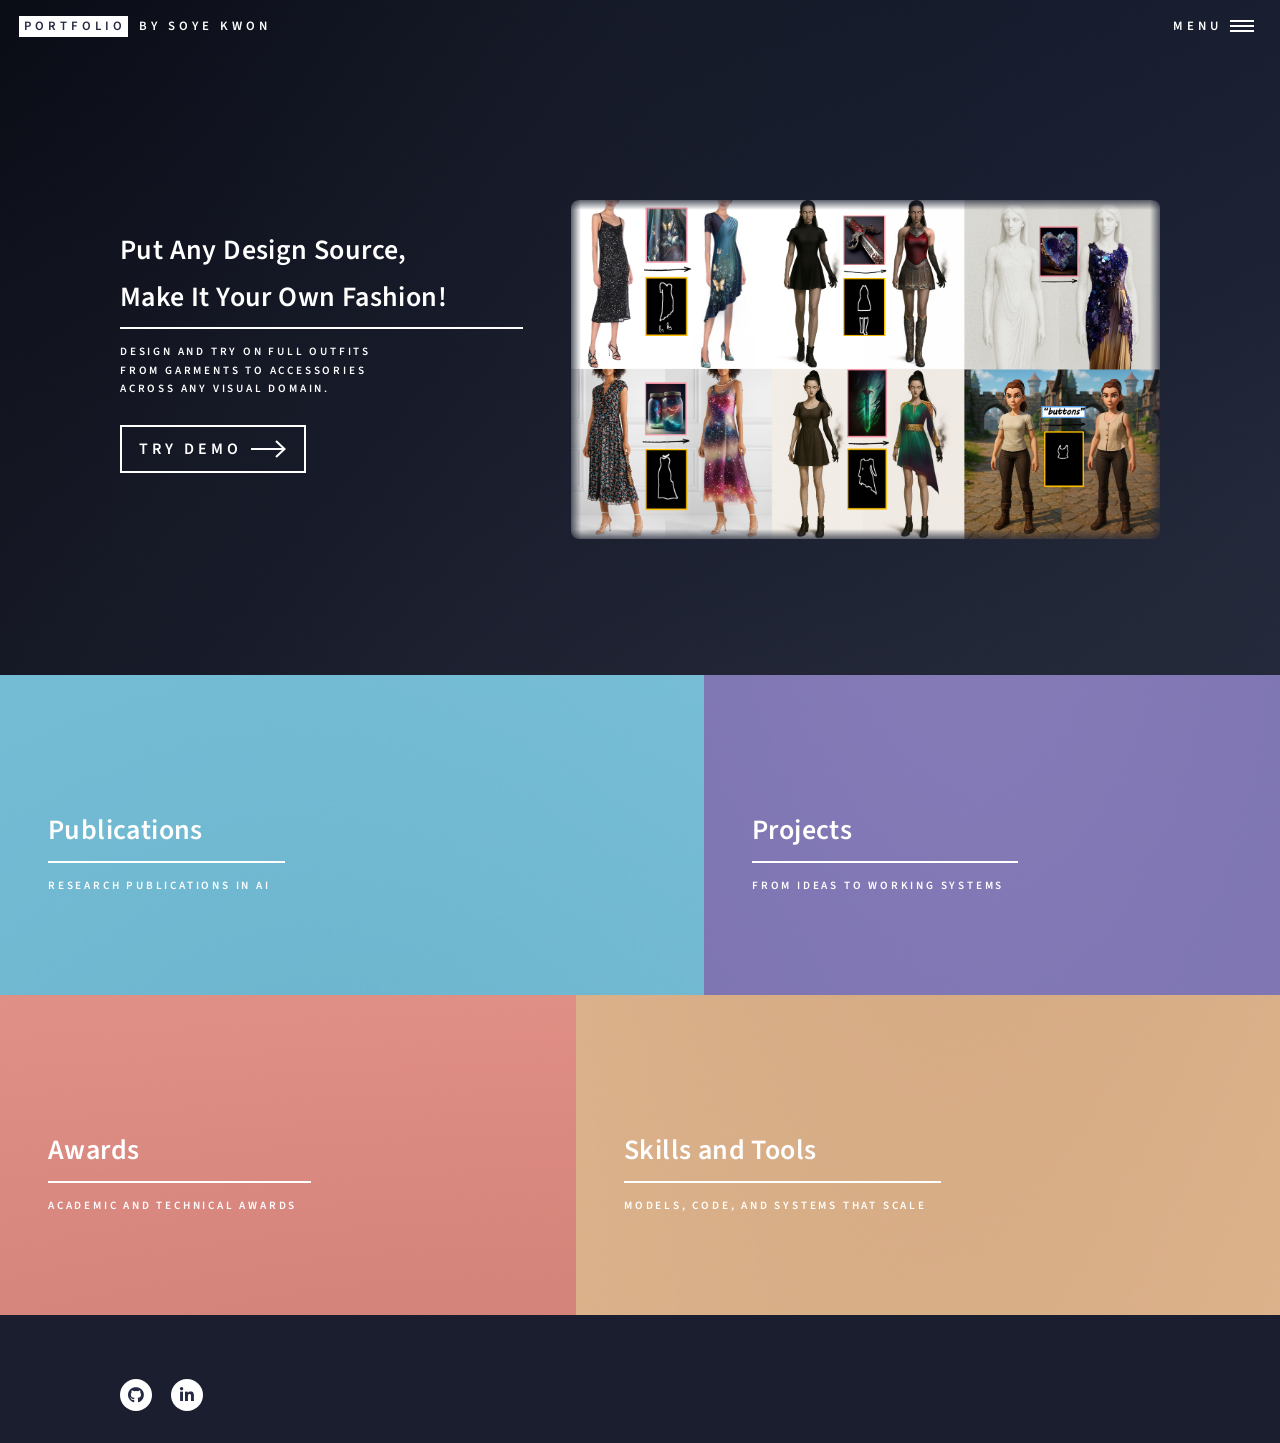
==== index.html @ 8d500554 "Initial commit for portfolio site" ====
<!DOCTYPE HTML>
<!--
	Forty by HTML5 UP
	html5up.net | @ajlkn
	Free for personal and commercial use under the CCA 3.0 license (html5up.net/license)
-->
<html>
	<head>
		<title>PORTFOLIO</title>
		<meta charset="utf-8" />
		<meta name="viewport" content="width=device-width, initial-scale=1, user-scalable=no" />
		<link rel="stylesheet" href="assets/css/main.css" />
		<noscript><link rel="stylesheet" href="assets/css/noscript.css" /></noscript>
	</head>
	<body class="is-preload">

		<!-- Wrapper -->
			<div id="wrapper">

				<!-- Header -->
					<header id="header" class="alt">
						<a href="index.html" class="logo"><strong>Portfolio</strong> <span>by Soye Kwon</span></a>
						<nav>
							<a href="#menu">Menu</a>
						</nav>
					</header>

				<!-- Menu -->
					<nav id="menu">
						<ul class="links">
							<li><a href="index.html">Home</a></li>
							<li><a href="publications.html">Publications</a></li>
							<li><a href="projects.html">Projects</a></li>
							<li><a href="awards.html">Awards</a></li>
						</ul>
					</nav>

					<section id="banner" class="major">
						<div class="inner banner-wrap">
					  
						  <div class="banner-left">
							<header class="major">
							  <h2>Put Any Design Source,<br>Make It Your Own Fashion!</h2>
							</header>
					  
							<div class="content">
							  <p>
								Design and try on full outfits<br>
								from garments to accessories<br>
								across any visual domain.
							  </p>
							  <ul class="actions">
								<li style="padding: 0;"><a href="https://huggingface.co/spaces/levihsu/OOTDiffusion" class="button next scrolly"><p style="font-size:1rem; line-height:3;">Try Demo</p></a></li>
							  </ul>
							</div>
						  </div>

						  <div class="banner-right">
							<img src="images/feat_teaser.png" alt="FEAT teaser" class="banner-img edge-fade">
						  </div>
					  
						</div>
					  </section>
					  

				<!-- Main -->
					<div id="main">

						<!-- One -->
							<section id="one" class="tiles">
								<article>
									<span class="image">
										<img src="images/pic01.jpg" alt="" />
									</span>
									<header class="major">
										<h3><a href="publications.html" class="link">Publications</a></h3>
										<p>Research publications in AI</p>
									</header>
								</article>
								  
								<article>
									<span class="image">
										<img src="images/pic02.jpg" alt="" />
									</span>
									<header class="major">
										<h3><a href="projects.html" class="link">Projects</a></h3>
										<p>From ideas to working systems</p>
									</header>
								</article>
								<article>
									<span class="image">
										<img src="images/pic03.jpg" alt="" />
									</span>
									<header class="major">
										<h3><a href="awards.html" class="link">Awards</a></h3>
										<p>Academic and technical awards</p>
									</header>
								</article>
								<article>
									<span class="image">
										<img src="images/pic04.jpg" alt="" />
									</span>
									<header class="major">
										<h3><a href="skills.html" class="link">Skills and Tools</a></h3>
										<p>Models, code, and systems that scale</p>
									</header>
								</article>
							</section>

					</div>
					<footer id="footer">
						<div class="inner">
							<ul class="icons">
								<!-- <li><a href="#" class="icon brands alt fa-twitter"><span class="label">Twitter</span></a></li>
								<li><a href="#" class="icon brands alt fa-facebook-f"><span class="label">Facebook</span></a></li> -->
								<!-- <li><a href="#" class="icon brands alt fa-instagram"><span class="label">Instagram</span></a></li> -->
								<li><a href="#" class="icon brands alt fa-github"><span class="label">GitHub</span></a></li>
								<li><a href="#" class="icon brands alt fa-linkedin-in"><span class="label">LinkedIn</span></a></li>
							</ul>
							<!-- <ul class="copyright">
								<li>&copy; Untitled</li><li>Design: <a href="https://html5up.net">HTML5 UP</a></li>
							</ul> -->
						</div>
					</footer>
			</div>

		<!-- Scripts -->
			<script src="assets/js/jquery.min.js"></script>
			<script src="assets/js/jquery.scrolly.min.js"></script>
			<script src="assets/js/jquery.scrollex.min.js"></script>
			<script src="assets/js/browser.min.js"></script>
			<script src="assets/js/breakpoints.min.js"></script>
			<script src="assets/js/util.js"></script>
			<script src="assets/js/main.js"></script>

	</body>
</html>
---- assets/css/main.css ----
@import url(fontawesome-all.min.css);
@import url("https://fonts.googleapis.com/css?family=Source+Sans+Pro:300,300italic,600,600italic");

/*
	Forty by HTML5 UP
	html5up.net | @ajlkn
	Free for personal and commercial use under the CCA 3.0 license (html5up.net/license)
*/

html, body, div, span, applet, object,
iframe, h1, h2, h3, h4, h5, h6, p, blockquote,
pre, a, abbr, acronym, address, big, cite,
code, del, dfn, em, img, ins, kbd, q, s, samp,
small, strike, strong, sub, sup, tt, var, b,
u, i, center, dl, dt, dd, ol, ul, li, fieldset,
form, label, legend, table, caption, tbody,
tfoot, thead, tr, th, td, article, aside,
canvas, details, embed, figure, figcaption,
footer, header, hgroup, menu, nav, output, ruby,
section, summary, time, mark, audio, video {
	margin: 0;
	padding: 0;
	border: 0;
	font-size: 100%;
	font: inherit;
	vertical-align: baseline;}

article, aside, details, figcaption, figure,
footer, header, hgroup, menu, nav, section {
	display: block;}

body {
	line-height: 1;
}

ol, ul {
	list-style: none;
}

blockquote, q {
	quotes: none;
}

	blockquote:before, blockquote:after, q:before, q:after {
		content: '';
		content: none;
	}

table {
	border-collapse: collapse;
	border-spacing: 0;
}

body {
	-webkit-text-size-adjust: none;
}

mark {
	background-color: transparent;
	color: inherit;
}

input::-moz-focus-inner {
	border: 0;
	padding: 0;
}

input, select, textarea {
	-moz-appearance: none;
	-webkit-appearance: none;
	-ms-appearance: none;
	appearance: none;
}

/* Basic */

	@-ms-viewport {
		width: device-width;
	}

	body {
		-ms-overflow-style: scrollbar;
	}

	@media screen and (max-width: 480px) {

		html, body {
			min-width: 320px;
		}

	}

	html {
		box-sizing: border-box;
	}

	*, *:before, *:after {
		box-sizing: inherit;
	}

	body {
		background: #1a1e2f;
	}

		body.is-preload *, body.is-preload *:before, body.is-preload *:after {
			-moz-animation: none !important;
			-webkit-animation: none !important;
			-ms-animation: none !important;
			animation: none !important;
			-moz-transition: none !important;
			-webkit-transition: none !important;
			-ms-transition: none !important;
			transition: none !important;
		}

/* Type */

	body, input, select, textarea {
		color: #ffffff;
		font-family: "Source Sans Pro", Helvetica, sans-serif;
		font-size: 17pt;
		font-weight: 300;
		letter-spacing: 0.025em;
		line-height: 1.65;
	}

		@media screen and (max-width: 1680px) {

			body, input, select, textarea {
				font-size: 14pt;
			}

		}

		@media screen and (max-width: 1280px) {

			body, input, select, textarea {
				font-size: 12pt;
			}

		}

		@media screen and (max-width: 360px) {

			body, input, select, textarea {
				font-size: 11pt;
			}

		}

	a {
		-moz-transition: color 0.2s ease-in-out, border-bottom-color 0.2s ease-in-out;
		-webkit-transition: color 0.2s ease-in-out, border-bottom-color 0.2s ease-in-out;
		-ms-transition: color 0.2s ease-in-out, border-bottom-color 0.2s ease-in-out;
		transition: color 0.2s ease-in-out, border-bottom-color 0.2s ease-in-out;
		border-bottom: dotted 1px;
		color: inherit;
		text-decoration: none;
	}

		a:hover {
			border-bottom-color: transparent;
			color: #9bf1ff !important;
		}

		a:active {
			color: #53e3fb !important;
		}

	strong, b {
		color: #ffffff;
		font-weight: 600;
	}

	em, i {
		font-style: italic;
	}

	p {
		margin: 0 0 0.4em 0;
	}

	h1, h2, h3, h4, h5, h6 {
		color: #ffffff;
		font-weight: 600;
		line-height: 1.65;
		margin: 0 0 1em 0;
	}

		h1 a, h2 a, h3 a, h4 a, h5 a, h6 a {
			color: inherit;
			border-bottom: 0;
		}

	h1 {
		font-size: 2.5em;
	}

	h2 {
		font-size: 1.75em;
	}

	h3 {
		font-size: 1.35em;
	}

	h4 {
		font-size: 1.1em;
	}

	h5 {
		font-size: 0.9em;
	}

	h6 {
		font-size: 0.7em;
	}

	@media screen and (max-width: 736px) {

		h1 {
			font-size: 2em;
		}

		h2 {
			font-size: 1.5em;
		}

		h3 {
			font-size: 1.25em;
		}

	}

	sub {
		font-size: 0.8em;
		position: relative;
		top: 0.5em;
	}

	sup {
		font-size: 0.8em;
		position: relative;
		top: -0.5em;
	}

	blockquote {
		border-left: solid 4px rgba(212, 212, 255, 0.1);
		font-style: italic;
		margin: 0 0 2em 0;
		padding: 0.5em 0 0.5em 2em;
	}

	code {
		background: rgba(212, 212, 255, 0.035);
		font-family: "Courier New", monospace;
		font-size: 0.9em;
		margin: 0 0.25em;
		padding: 0.25em 0.65em;
	}

	pre {
		-webkit-overflow-scrolling: touch;
		font-family: "Courier New", monospace;
		font-size: 0.9em;
		margin: 0 0 2em 0;
	}

		pre code {
			display: block;
			line-height: 1.75;
			padding: 1em 1.5em;
			overflow-x: auto;
		}

	hr {
		border: 0;
		border-bottom: solid 1px rgba(212, 212, 255, 0.1);
		margin: 2em 0;
	}

		hr.major {
			margin: 3em 0;
		}

	.align-left {
		text-align: left;
	}

	.align-center {
		text-align: center;
	}

	.align-right {
		text-align: right;
	}

/* Row */

	.row {
		display: flex;
		flex-wrap: wrap;
		box-sizing: border-box;
		align-items: stretch;
	}

		.row > * {
			box-sizing: border-box;
		}

		.row.gtr-uniform > * > :last-child {
			margin-bottom: 0;
		}

		.row.aln-left {
			justify-content: flex-start;
		}

		.row.aln-center {
			justify-content: center;
		}

		.row.aln-right {
			justify-content: flex-end;
		}

		.row.aln-top {
			align-items: flex-start;
		}

		.row.aln-middle {
			align-items: center;
		}

		.row.aln-bottom {
			align-items: flex-end;
		}

		.row > .imp {
			order: -1;
		}

		.row > .col-1 {
			width: 8.33333%;
		}

		.row > .off-1 {
			margin-left: 8.33333%;
		}

		.row > .col-2 {
			width: 16.66667%;
		}

		.row > .off-2 {
			margin-left: 16.66667%;
		}

		.row > .col-3 {
			width: 25%;
		}

		.row > .off-3 {
			margin-left: 25%;
		}

		.row > .col-4 {
			width: 33.33333%;
		}

		.row > .off-4 {
			margin-left: 33.33333%;
		}

		.row > .col-5 {
			width: 41.66667%;
		}

		.row > .off-5 {
			margin-left: 41.66667%;
		}

		.row > .col-6 {
			width: 50%;
		}

		.row > .off-6 {
			margin-left: 50%;
		}

		.row > .col-7 {
			width: 58.33333%;
		}

		.row > .off-7 {
			margin-left: 58.33333%;
		}

		.row > .col-8 {
			width: 66.66667%;
		}

		.row > .off-8 {
			margin-left: 66.66667%;
		}

		.row > .col-9 {
			width: 75%;
		}

		.row > .off-9 {
			margin-left: 75%;
		}

		.row > .col-10 {
			width: 83.33333%;
		}

		.row > .off-10 {
			margin-left: 83.33333%;
		}

		.row > .col-11 {
			width: 91.66667%;
		}

		.row > .off-11 {
			margin-left: 91.66667%;
		}

		.row > .col-12 {
			width: 100%;
		}

		.row > .off-12 {
			margin-left: 100%;
		}

		.row.gtr-0 {
			margin-top: 0;
			margin-left: 0em;
		}

			.row.gtr-0 > * {
				padding: 0 0 0 0em;
			}

			.row.gtr-0.gtr-uniform {
				margin-top: 0em;
			}

				.row.gtr-0.gtr-uniform > * {
					padding-top: 0em;
				}

		.row.gtr-25 {
			margin-top: 0;
			margin-left: -0.5em;
		}

			.row.gtr-25 > * {
				padding: 0 0 0 0.5em;
			}

			.row.gtr-25.gtr-uniform {
				margin-top: -0.5em;
			}

				.row.gtr-25.gtr-uniform > * {
					padding-top: 0.5em;
				}

		.row.gtr-50 {
			margin-top: 0;
			margin-left: -1em;
		}

			.row.gtr-50 > * {
				padding: 0 0 0 1em;
			}

			.row.gtr-50.gtr-uniform {
				margin-top: -1em;
			}

				.row.gtr-50.gtr-uniform > * {
					padding-top: 1em;
				}

		.row {
			margin-top: 0;
			margin-left: -2em;
		}

			.row > * {
				padding: 0 0 0 2em;
			}

			.row.gtr-uniform {
				margin-top: -2em;
			}

				.row.gtr-uniform > * {
					padding-top: 2em;
				}

		.row.gtr-150 {
			margin-top: 0;
			margin-left: -3em;
		}

			.row.gtr-150 > * {
				padding: 0 0 0 3em;
			}

			.row.gtr-150.gtr-uniform {
				margin-top: -3em;
			}

				.row.gtr-150.gtr-uniform > * {
					padding-top: 3em;
				}

		.row.gtr-200 {
			margin-top: 0;
			margin-left: -4em;
		}

			.row.gtr-200 > * {
				padding: 0 0 0 4em;
			}

			.row.gtr-200.gtr-uniform {
				margin-top: -4em;
			}

				.row.gtr-200.gtr-uniform > * {
					padding-top: 4em;
				}

		@media screen and (max-width: 1680px) {

			.row {
				display: flex;
				flex-wrap: wrap;
				box-sizing: border-box;
				align-items: stretch;
			}

				.row > * {
					box-sizing: border-box;
				}

				.row.gtr-uniform > * > :last-child {
					margin-bottom: 0;
				}

				.row.aln-left {
					justify-content: flex-start;
				}

				.row.aln-center {
					justify-content: center;
				}

				.row.aln-right {
					justify-content: flex-end;
				}

				.row.aln-top {
					align-items: flex-start;
				}

				.row.aln-middle {
					align-items: center;
				}

				.row.aln-bottom {
					align-items: flex-end;
				}

				.row > .imp-xlarge {
					order: -1;
				}

				.row > .col-1-xlarge {
					width: 8.33333%;
				}

				.row > .off-1-xlarge {
					margin-left: 8.33333%;
				}

				.row > .col-2-xlarge {
					width: 16.66667%;
				}

				.row > .off-2-xlarge {
					margin-left: 16.66667%;
				}

				.row > .col-3-xlarge {
					width: 25%;
				}

				.row > .off-3-xlarge {
					margin-left: 25%;
				}

				.row > .col-4-xlarge {
					width: 33.33333%;
				}

				.row > .off-4-xlarge {
					margin-left: 33.33333%;
				}

				.row > .col-5-xlarge {
					width: 41.66667%;
				}

				.row > .off-5-xlarge {
					margin-left: 41.66667%;
				}

				.row > .col-6-xlarge {
					width: 50%;
				}

				.row > .off-6-xlarge {
					margin-left: 50%;
				}

				.row > .col-7-xlarge {
					width: 58.33333%;
				}

				.row > .off-7-xlarge {
					margin-left: 58.33333%;
				}

				.row > .col-8-xlarge {
					width: 66.66667%;
				}

				.row > .off-8-xlarge {
					margin-left: 66.66667%;
				}

				.row > .col-9-xlarge {
					width: 75%;
				}

				.row > .off-9-xlarge {
					margin-left: 75%;
				}

				.row > .col-10-xlarge {
					width: 83.33333%;
				}

				.row > .off-10-xlarge {
					margin-left: 83.33333%;
				}

				.row > .col-11-xlarge {
					width: 91.66667%;
				}

				.row > .off-11-xlarge {
					margin-left: 91.66667%;
				}

				.row > .col-12-xlarge {
					width: 100%;
				}

				.row > .off-12-xlarge {
					margin-left: 100%;
				}

				.row.gtr-0 {
					margin-top: 0;
					margin-left: 0em;
				}

					.row.gtr-0 > * {
						padding: 0 0 0 0em;
					}

					.row.gtr-0.gtr-uniform {
						margin-top: 0em;
					}

						.row.gtr-0.gtr-uniform > * {
							padding-top: 0em;
						}

				.row.gtr-25 {
					margin-top: 0;
					margin-left: -0.5em;
				}

					.row.gtr-25 > * {
						padding: 0 0 0 0.5em;
					}

					.row.gtr-25.gtr-uniform {
						margin-top: -0.5em;
					}

						.row.gtr-25.gtr-uniform > * {
							padding-top: 0.5em;
						}

				.row.gtr-50 {
					margin-top: 0;
					margin-left: -1em;
				}

					.row.gtr-50 > * {
						padding: 0 0 0 1em;
					}

					.row.gtr-50.gtr-uniform {
						margin-top: -1em;
					}

						.row.gtr-50.gtr-uniform > * {
							padding-top: 1em;
						}

				.row {
					margin-top: 0;
					margin-left: -2em;
				}

					.row > * {
						padding: 0 0 0 2em;
					}

					.row.gtr-uniform {
						margin-top: -2em;
					}

						.row.gtr-uniform > * {
							padding-top: 2em;
						}

				.row.gtr-150 {
					margin-top: 0;
					margin-left: -3em;
				}

					.row.gtr-150 > * {
						padding: 0 0 0 3em;
					}

					.row.gtr-150.gtr-uniform {
						margin-top: -3em;
					}

						.row.gtr-150.gtr-uniform > * {
							padding-top: 3em;
						}

				.row.gtr-200 {
					margin-top: 0;
					margin-left: -4em;
				}

					.row.gtr-200 > * {
						padding: 0 0 0 4em;
					}

					.row.gtr-200.gtr-uniform {
						margin-top: -4em;
					}

						.row.gtr-200.gtr-uniform > * {
							padding-top: 4em;
						}

		}

		@media screen and (max-width: 1280px) {

			.row {
				display: flex;
				flex-wrap: wrap;
				box-sizing: border-box;
				align-items: stretch;
			}

				.row > * {
					box-sizing: border-box;
				}

				.row.gtr-uniform > * > :last-child {
					margin-bottom: 0;
				}

				.row.aln-left {
					justify-content: flex-start;
				}

				.row.aln-center {
					justify-content: center;
				}

				.row.aln-right {
					justify-content: flex-end;
				}

				.row.aln-top {
					align-items: flex-start;
				}

				.row.aln-middle {
					align-items: center;
				}

				.row.aln-bottom {
					align-items: flex-end;
				}

				.row > .imp-large {
					order: -1;
				}

				.row > .col-1-large {
					width: 8.33333%;
				}

				.row > .off-1-large {
					margin-left: 8.33333%;
				}

				.row > .col-2-large {
					width: 16.66667%;
				}

				.row > .off-2-large {
					margin-left: 16.66667%;
				}

				.row > .col-3-large {
					width: 25%;
				}

				.row > .off-3-large {
					margin-left: 25%;
				}

				.row > .col-4-large {
					width: 33.33333%;
				}

				.row > .off-4-large {
					margin-left: 33.33333%;
				}

				.row > .col-5-large {
					width: 41.66667%;
				}

				.row > .off-5-large {
					margin-left: 41.66667%;
				}

				.row > .col-6-large {
					width: 50%;
				}

				.row > .off-6-large {
					margin-left: 50%;
				}

				.row > .col-7-large {
					width: 58.33333%;
				}

				.row > .off-7-large {
					margin-left: 58.33333%;
				}

				.row > .col-8-large {
					width: 66.66667%;
				}

				.row > .off-8-large {
					margin-left: 66.66667%;
				}

				.row > .col-9-large {
					width: 75%;
				}

				.row > .off-9-large {
					margin-left: 75%;
				}

				.row > .col-10-large {
					width: 83.33333%;
				}

				.row > .off-10-large {
					margin-left: 83.33333%;
				}

				.row > .col-11-large {
					width: 91.66667%;
				}

				.row > .off-11-large {
					margin-left: 91.66667%;
				}

				.row > .col-12-large {
					width: 100%;
				}

				.row > .off-12-large {
					margin-left: 100%;
				}

				.row.gtr-0 {
					margin-top: 0;
					margin-left: 0em;
				}

					.row.gtr-0 > * {
						padding: 0 0 0 0em;
					}

					.row.gtr-0.gtr-uniform {
						margin-top: 0em;
					}

						.row.gtr-0.gtr-uniform > * {
							padding-top: 0em;
						}

				.row.gtr-25 {
					margin-top: 0;
					margin-left: -0.375em;
				}

					.row.gtr-25 > * {
						padding: 0 0 0 0.375em;
					}

					.row.gtr-25.gtr-uniform {
						margin-top: -0.375em;
					}

						.row.gtr-25.gtr-uniform > * {
							padding-top: 0.375em;
						}

				.row.gtr-50 {
					margin-top: 0;
					margin-left: -0.75em;
				}

					.row.gtr-50 > * {
						padding: 0 0 0 0.75em;
					}

					.row.gtr-50.gtr-uniform {
						margin-top: -0.75em;
					}

						.row.gtr-50.gtr-uniform > * {
							padding-top: 0.75em;
						}

				.row {
					margin-top: 0;
					margin-left: -1.5em;
				}

					.row > * {
						padding: 0 0 0 1.5em;
					}

					.row.gtr-uniform {
						margin-top: -1.5em;
					}

						.row.gtr-uniform > * {
							padding-top: 1.5em;
						}

				.row.gtr-150 {
					margin-top: 0;
					margin-left: -2.25em;
				}

					.row.gtr-150 > * {
						padding: 0 0 0 2.25em;
					}

					.row.gtr-150.gtr-uniform {
						margin-top: -2.25em;
					}

						.row.gtr-150.gtr-uniform > * {
							padding-top: 2.25em;
						}

				.row.gtr-200 {
					margin-top: 0;
					margin-left: -3em;
				}

					.row.gtr-200 > * {
						padding: 0 0 0 3em;
					}

					.row.gtr-200.gtr-uniform {
						margin-top: -3em;
					}

						.row.gtr-200.gtr-uniform > * {
							padding-top: 3em;
						}

		}

		@media screen and (max-width: 980px) {

			.row {
				display: flex;
				flex-wrap: wrap;
				box-sizing: border-box;
				align-items: stretch;
			}

				.row > * {
					box-sizing: border-box;
				}

				.row.gtr-uniform > * > :last-child {
					margin-bottom: 0;
				}

				.row.aln-left {
					justify-content: flex-start;
				}

				.row.aln-center {
					justify-content: center;
				}

				.row.aln-right {
					justify-content: flex-end;
				}

				.row.aln-top {
					align-items: flex-start;
				}

				.row.aln-middle {
					align-items: center;
				}

				.row.aln-bottom {
					align-items: flex-end;
				}

				.row > .imp-medium {
					order: -1;
				}

				.row > .col-1-medium {
					width: 8.33333%;
				}

				.row > .off-1-medium {
					margin-left: 8.33333%;
				}

				.row > .col-2-medium {
					width: 16.66667%;
				}

				.row > .off-2-medium {
					margin-left: 16.66667%;
				}

				.row > .col-3-medium {
					width: 25%;
				}

				.row > .off-3-medium {
					margin-left: 25%;
				}

				.row > .col-4-medium {
					width: 33.33333%;
				}

				.row > .off-4-medium {
					margin-left: 33.33333%;
				}

				.row > .col-5-medium {
					width: 41.66667%;
				}

				.row > .off-5-medium {
					margin-left: 41.66667%;
				}

				.row > .col-6-medium {
					width: 50%;
				}

				.row > .off-6-medium {
					margin-left: 50%;
				}

				.row > .col-7-medium {
					width: 58.33333%;
				}

				.row > .off-7-medium {
					margin-left: 58.33333%;
				}

				.row > .col-8-medium {
					width: 66.66667%;
				}

				.row > .off-8-medium {
					margin-left: 66.66667%;
				}

				.row > .col-9-medium {
					width: 75%;
				}

				.row > .off-9-medium {
					margin-left: 75%;
				}

				.row > .col-10-medium {
					width: 83.33333%;
				}

				.row > .off-10-medium {
					margin-left: 83.33333%;
				}

				.row > .col-11-medium {
					width: 91.66667%;
				}

				.row > .off-11-medium {
					margin-left: 91.66667%;
				}

				.row > .col-12-medium {
					width: 100%;
				}

				.row > .off-12-medium {
					margin-left: 100%;
				}

				.row.gtr-0 {
					margin-top: 0;
					margin-left: 0em;
				}

					.row.gtr-0 > * {
						padding: 0 0 0 0em;
					}

					.row.gtr-0.gtr-uniform {
						margin-top: 0em;
					}

						.row.gtr-0.gtr-uniform > * {
							padding-top: 0em;
						}

				.row.gtr-25 {
					margin-top: 0;
					margin-left: -0.375em;
				}

					.row.gtr-25 > * {
						padding: 0 0 0 0.375em;
					}

					.row.gtr-25.gtr-uniform {
						margin-top: -0.375em;
					}

						.row.gtr-25.gtr-uniform > * {
							padding-top: 0.375em;
						}

				.row.gtr-50 {
					margin-top: 0;
					margin-left: -0.75em;
				}

					.row.gtr-50 > * {
						padding: 0 0 0 0.75em;
					}

					.row.gtr-50.gtr-uniform {
						margin-top: -0.75em;
					}

						.row.gtr-50.gtr-uniform > * {
							padding-top: 0.75em;
						}

				.row {
					margin-top: 0;
					margin-left: -1.5em;
				}

					.row > * {
						padding: 0 0 0 1.5em;
					}

					.row.gtr-uniform {
						margin-top: -1.5em;
					}

						.row.gtr-uniform > * {
							padding-top: 1.5em;
						}

				.row.gtr-150 {
					margin-top: 0;
					margin-left: -2.25em;
				}

					.row.gtr-150 > * {
						padding: 0 0 0 2.25em;
					}

					.row.gtr-150.gtr-uniform {
						margin-top: -2.25em;
					}

						.row.gtr-150.gtr-uniform > * {
							padding-top: 2.25em;
						}

				.row.gtr-200 {
					margin-top: 0;
					margin-left: -3em;
				}

					.row.gtr-200 > * {
						padding: 0 0 0 3em;
					}

					.row.gtr-200.gtr-uniform {
						margin-top: -3em;
					}

						.row.gtr-200.gtr-uniform > * {
							padding-top: 3em;
						}

		}

		@media screen and (max-width: 736px) {

			.row {
				display: flex;
				flex-wrap: wrap;
				box-sizing: border-box;
				align-items: stretch;
			}

				.row > * {
					box-sizing: border-box;
				}

				.row.gtr-uniform > * > :last-child {
					margin-bottom: 0;
				}

				.row.aln-left {
					justify-content: flex-start;
				}

				.row.aln-center {
					justify-content: center;
				}

				.row.aln-right {
					justify-content: flex-end;
				}

				.row.aln-top {
					align-items: flex-start;
				}

				.row.aln-middle {
					align-items: center;
				}

				.row.aln-bottom {
					align-items: flex-end;
				}

				.row > .imp-small {
					order: -1;
				}

				.row > .col-1-small {
					width: 8.33333%;
				}

				.row > .off-1-small {
					margin-left: 8.33333%;
				}

				.row > .col-2-small {
					width: 16.66667%;
				}

				.row > .off-2-small {
					margin-left: 16.66667%;
				}

				.row > .col-3-small {
					width: 25%;
				}

				.row > .off-3-small {
					margin-left: 25%;
				}

				.row > .col-4-small {
					width: 33.33333%;
				}

				.row > .off-4-small {
					margin-left: 33.33333%;
				}

				.row > .col-5-small {
					width: 41.66667%;
				}

				.row > .off-5-small {
					margin-left: 41.66667%;
				}

				.row > .col-6-small {
					width: 50%;
				}

				.row > .off-6-small {
					margin-left: 50%;
				}

				.row > .col-7-small {
					width: 58.33333%;
				}

				.row > .off-7-small {
					margin-left: 58.33333%;
				}

				.row > .col-8-small {
					width: 66.66667%;
				}

				.row > .off-8-small {
					margin-left: 66.66667%;
				}

				.row > .col-9-small {
					width: 75%;
				}

				.row > .off-9-small {
					margin-left: 75%;
				}

				.row > .col-10-small {
					width: 83.33333%;
				}

				.row > .off-10-small {
					margin-left: 83.33333%;
				}

				.row > .col-11-small {
					width: 91.66667%;
				}

				.row > .off-11-small {
					margin-left: 91.66667%;
				}

				.row > .col-12-small {
					width: 100%;
				}

				.row > .off-12-small {
					margin-left: 100%;
				}

				.row.gtr-0 {
					margin-top: 0;
					margin-left: 0em;
				}

					.row.gtr-0 > * {
						padding: 0 0 0 0em;
					}

					.row.gtr-0.gtr-uniform {
						margin-top: 0em;
					}

						.row.gtr-0.gtr-uniform > * {
							padding-top: 0em;
						}

				.row.gtr-25 {
					margin-top: 0;
					margin-left: -0.3125em;
				}

					.row.gtr-25 > * {
						padding: 0 0 0 0.3125em;
					}

					.row.gtr-25.gtr-uniform {
						margin-top: -0.3125em;
					}

						.row.gtr-25.gtr-uniform > * {
							padding-top: 0.3125em;
						}

				.row.gtr-50 {
					margin-top: 0;
					margin-left: -0.625em;
				}

					.row.gtr-50 > * {
						padding: 0 0 0 0.625em;
					}

					.row.gtr-50.gtr-uniform {
						margin-top: -0.625em;
					}

						.row.gtr-50.gtr-uniform > * {
							padding-top: 0.625em;
						}

				.row {
					margin-top: 0;
					margin-left: -1.25em;
				}

					.row > * {
						padding: 0 0 0 1.25em;
					}

					.row.gtr-uniform {
						margin-top: -1.25em;
					}

						.row.gtr-uniform > * {
							padding-top: 1.25em;
						}

				.row.gtr-150 {
					margin-top: 0;
					margin-left: -1.875em;
				}

					.row.gtr-150 > * {
						padding: 0 0 0 1.875em;
					}

					.row.gtr-150.gtr-uniform {
						margin-top: -1.875em;
					}

						.row.gtr-150.gtr-uniform > * {
							padding-top: 1.875em;
						}

				.row.gtr-200 {
					margin-top: 0;
					margin-left: -2.5em;
				}

					.row.gtr-200 > * {
						padding: 0 0 0 2.5em;
					}

					.row.gtr-200.gtr-uniform {
						margin-top: -2.5em;
					}

						.row.gtr-200.gtr-uniform > * {
							padding-top: 2.5em;
						}

		}

		@media screen and (max-width: 480px) {

			.row {
				display: flex;
				flex-wrap: wrap;
				box-sizing: border-box;
				align-items: stretch;
			}

				.row > * {
					box-sizing: border-box;
				}

				.row.gtr-uniform > * > :last-child {
					margin-bottom: 0;
				}

				.row.aln-left {
					justify-content: flex-start;
				}

				.row.aln-center {
					justify-content: center;
				}

				.row.aln-right {
					justify-content: flex-end;
				}

				.row.aln-top {
					align-items: flex-start;
				}

				.row.aln-middle {
					align-items: center;
				}

				.row.aln-bottom {
					align-items: flex-end;
				}

				.row > .imp-xsmall {
					order: -1;
				}

				.row > .col-1-xsmall {
					width: 8.33333%;
				}

				.row > .off-1-xsmall {
					margin-left: 8.33333%;
				}

				.row > .col-2-xsmall {
					width: 16.66667%;
				}

				.row > .off-2-xsmall {
					margin-left: 16.66667%;
				}

				.row > .col-3-xsmall {
					width: 25%;
				}

				.row > .off-3-xsmall {
					margin-left: 25%;
				}

				.row > .col-4-xsmall {
					width: 33.33333%;
				}

				.row > .off-4-xsmall {
					margin-left: 33.33333%;
				}

				.row > .col-5-xsmall {
					width: 41.66667%;
				}

				.row > .off-5-xsmall {
					margin-left: 41.66667%;
				}

				.row > .col-6-xsmall {
					width: 50%;
				}

				.row > .off-6-xsmall {
					margin-left: 50%;
				}

				.row > .col-7-xsmall {
					width: 58.33333%;
				}

				.row > .off-7-xsmall {
					margin-left: 58.33333%;
				}

				.row > .col-8-xsmall {
					width: 66.66667%;
				}

				.row > .off-8-xsmall {
					margin-left: 66.66667%;
				}

				.row > .col-9-xsmall {
					width: 75%;
				}

				.row > .off-9-xsmall {
					margin-left: 75%;
				}

				.row > .col-10-xsmall {
					width: 83.33333%;
				}

				.row > .off-10-xsmall {
					margin-left: 83.33333%;
				}

				.row > .col-11-xsmall {
					width: 91.66667%;
				}

				.row > .off-11-xsmall {
					margin-left: 91.66667%;
				}

				.row > .col-12-xsmall {
					width: 100%;
				}

				.row > .off-12-xsmall {
					margin-left: 100%;
				}

				.row.gtr-0 {
					margin-top: 0;
					margin-left: 0em;
				}

					.row.gtr-0 > * {
						padding: 0 0 0 0em;
					}

					.row.gtr-0.gtr-uniform {
						margin-top: 0em;
					}

						.row.gtr-0.gtr-uniform > * {
							padding-top: 0em;
						}

				.row.gtr-25 {
					margin-top: 0;
					margin-left: -0.3125em;
				}

					.row.gtr-25 > * {
						padding: 0 0 0 0.3125em;
					}

					.row.gtr-25.gtr-uniform {
						margin-top: -0.3125em;
					}

						.row.gtr-25.gtr-uniform > * {
							padding-top: 0.3125em;
						}

				.row.gtr-50 {
					margin-top: 0;
					margin-left: -0.625em;
				}

					.row.gtr-50 > * {
						padding: 0 0 0 0.625em;
					}

					.row.gtr-50.gtr-uniform {
						margin-top: -0.625em;
					}

						.row.gtr-50.gtr-uniform > * {
							padding-top: 0.625em;
						}

				.row {
					margin-top: 0;
					margin-left: -1.25em;
				}

					.row > * {
						padding: 0 0 0 1.25em;
					}

					.row.gtr-uniform {
						margin-top: -1.25em;
					}

						.row.gtr-uniform > * {
							padding-top: 1.25em;
						}

				.row.gtr-150 {
					margin-top: 0;
					margin-left: -1.875em;
				}

					.row.gtr-150 > * {
						padding: 0 0 0 1.875em;
					}

					.row.gtr-150.gtr-uniform {
						margin-top: -1.875em;
					}

						.row.gtr-150.gtr-uniform > * {
							padding-top: 1.875em;
						}

				.row.gtr-200 {
					margin-top: 0;
					margin-left: -2.5em;
				}

					.row.gtr-200 > * {
						padding: 0 0 0 2.5em;
					}

					.row.gtr-200.gtr-uniform {
						margin-top: -2.5em;
					}

						.row.gtr-200.gtr-uniform > * {
							padding-top: 2.5em;
						}

		}

/* Section/Article */

	section.special, article.special {
		text-align: center;
	}

	header.major {
		width: -moz-max-content;
		width: -webkit-max-content;
		width: -ms-max-content;
		width: max-content;
		margin-bottom: 0;
	}

		header.major > :first-child {
			margin-bottom: 0;
			width: calc(100% + 0.5em);
		}

			header.major > :first-child:after {
				content: '';
				background-color: #ffffff;
				display: block;
				height: 2px;
				margin: 0.275em 0 0.5em 0;
				width: 100%;
			}

		header.major > p {
			font-size: 0.7em;
			font-weight: 600;
			letter-spacing: 0.25em;
			margin-bottom: 0;
			text-transform: uppercase;
		}

		body.is-ie header.major > :first-child:after {
			max-width: 9em;
		}

		body.is-ie header.major > h1:after {
			max-width: 100% !important;
		}

	@media screen and (max-width: 736px) {

		header.major > p br {
			display: none;
		}

	}

/* Form */

	form {
		margin: 0 0 2em 0;
	}

		form > :last-child {
			margin-bottom: 0;
		}

		form > .fields {
			display: -moz-flex;
			display: -webkit-flex;
			display: -ms-flex;
			display: flex;
			-moz-flex-wrap: wrap;
			-webkit-flex-wrap: wrap;
			-ms-flex-wrap: wrap;
			flex-wrap: wrap;
			width: calc(100% + 3em);
			margin: -1.5em 0 2em -1.5em;
		}

			form > .fields > .field {
				-moz-flex-grow: 0;
				-webkit-flex-grow: 0;
				-ms-flex-grow: 0;
				flex-grow: 0;
				-moz-flex-shrink: 0;
				-webkit-flex-shrink: 0;
				-ms-flex-shrink: 0;
				flex-shrink: 0;
				padding: 1.5em 0 0 1.5em;
				width: calc(100% - 1.5em);
			}

				form > .fields > .field.half {
					width: calc(50% - 0.75em);
				}

				form > .fields > .field.third {
					width: calc(100%/3 - 0.5em);
				}

				form > .fields > .field.quarter {
					width: calc(25% - 0.375em);
				}

		@media screen and (max-width: 480px) {

			form > .fields {
				width: calc(100% + 3em);
				margin: -1.5em 0 2em -1.5em;
			}

				form > .fields > .field {
					padding: 1.5em 0 0 1.5em;
					width: calc(100% - 1.5em);
				}

					form > .fields > .field.half {
						width: calc(100% - 1.5em);
					}

					form > .fields > .field.third {
						width: calc(100% - 1.5em);
					}

					form > .fields > .field.quarter {
						width: calc(100% - 1.5em);
					}

		}

	label {
		color: #ffffff;
		display: block;
		font-size: 0.8em;
		font-weight: 600;
		letter-spacing: 0.25em;
		margin: 0 0 1em 0;
		text-transform: uppercase;
	}

	input[type="text"],
	input[type="password"],
	input[type="email"],
	input[type="tel"],
	input[type="search"],
	input[type="url"],
	select,
	textarea {
		-moz-appearance: none;
		-webkit-appearance: none;
		-ms-appearance: none;
		appearance: none;
		background: rgba(212, 212, 255, 0.035);
		border: none;
		border-radius: 0;
		color: inherit;
		display: block;
		outline: 0;
		padding: 0 1em;
		text-decoration: none;
		width: 100%;
	}

		input[type="text"]:invalid,
		input[type="password"]:invalid,
		input[type="email"]:invalid,
		input[type="tel"]:invalid,
		input[type="search"]:invalid,
		input[type="url"]:invalid,
		select:invalid,
		textarea:invalid {
			box-shadow: none;
		}

		input[type="text"]:focus,
		input[type="password"]:focus,
		input[type="email"]:focus,
		input[type="tel"]:focus,
		input[type="search"]:focus,
		input[type="url"]:focus,
		select:focus,
		textarea:focus {
			border-color: #9bf1ff;
			box-shadow: 0 0 0 2px #9bf1ff;
		}

	select {
		background-image: url("data:image/svg+xml;charset=utf8,%3Csvg xmlns='http://www.w3.org/2000/svg' width='40' height='40' preserveAspectRatio='none' viewBox='0 0 40 40'%3E%3Cpath d='M9.4,12.3l10.4,10.4l10.4-10.4c0.2-0.2,0.5-0.4,0.9-0.4c0.3,0,0.6,0.1,0.9,0.4l3.3,3.3c0.2,0.2,0.4,0.5,0.4,0.9 c0,0.4-0.1,0.6-0.4,0.9L20.7,31.9c-0.2,0.2-0.5,0.4-0.9,0.4c-0.3,0-0.6-0.1-0.9-0.4L4.3,17.3c-0.2-0.2-0.4-0.5-0.4-0.9 c0-0.4,0.1-0.6,0.4-0.9l3.3-3.3c0.2-0.2,0.5-0.4,0.9-0.4S9.1,12.1,9.4,12.3z' fill='rgba(212, 212, 255, 0.1)' /%3E%3C/svg%3E");
		background-size: 1.25rem;
		background-repeat: no-repeat;
		background-position: calc(100% - 1rem) center;
		height: 2.75em;
		padding-right: 2.75em;
		text-overflow: ellipsis;
	}

		select option {
			color: #ffffff;
			background: #242943;
		}

		select:focus::-ms-value {
			background-color: transparent;
		}

		select::-ms-expand {
			display: none;
		}

	input[type="text"],
	input[type="password"],
	input[type="email"],
	input[type="tel"],
	input[type="search"],
	input[type="url"],
	select {
		height: 2.75em;
	}

	textarea {
		padding: 0.75em 1em;
	}

	input[type="checkbox"],
	input[type="radio"] {
		-moz-appearance: none;
		-webkit-appearance: none;
		-ms-appearance: none;
		appearance: none;
		display: block;
		float: left;
		margin-right: -2em;
		opacity: 0;
		width: 1em;
		z-index: -1;
	}

		input[type="checkbox"] + label,
		input[type="radio"] + label {
			text-decoration: none;
			color: #ffffff;
			cursor: pointer;
			display: inline-block;
			font-weight: 300;
			padding-left: 2.65em;
			padding-right: 0.75em;
			position: relative;
		}

			input[type="checkbox"] + label:before,
			input[type="radio"] + label:before {
				-moz-osx-font-smoothing: grayscale;
				-webkit-font-smoothing: antialiased;
				display: inline-block;
				font-style: normal;
				font-variant: normal;
				text-rendering: auto;
				line-height: 1;
				text-transform: none !important;
				font-family: 'Font Awesome 5 Free';
				font-weight: 900;
			}

			input[type="checkbox"] + label:before,
			input[type="radio"] + label:before {
				background: rgba(212, 212, 255, 0.035);
				content: '';
				display: inline-block;
				font-size: 0.8em;
				height: 2.0625em;
				left: 0;
				letter-spacing: 0;
				line-height: 2.0625em;
				position: absolute;
				text-align: center;
				top: 0;
				width: 2.0625em;
			}

		input[type="checkbox"]:checked + label:before,
		input[type="radio"]:checked + label:before {
			background: #ffffff;
			border-color: #9bf1ff;
			content: '\f00c';
			color: #242943;
		}

		input[type="checkbox"]:focus + label:before,
		input[type="radio"]:focus + label:before {
			box-shadow: 0 0 0 2px #9bf1ff;
		}

	input[type="radio"] + label:before {
		border-radius: 100%;
	}

	::-webkit-input-placeholder {
		color: rgba(244, 244, 255, 0.2) !important;
		opacity: 1.0;
	}

	:-moz-placeholder {
		color: rgba(244, 244, 255, 0.2) !important;
		opacity: 1.0;
	}

	::-moz-placeholder {
		color: rgba(244, 244, 255, 0.2) !important;
		opacity: 1.0;
	}

	:-ms-input-placeholder {
		color: rgba(244, 244, 255, 0.2) !important;
		opacity: 1.0;
	}

/* Box */

	.box {
		border: solid 1px rgba(212, 212, 255, 0.1);
		margin-bottom: 2em;
		padding: 1.5em;
	}

		.box > :last-child,
		.box > :last-child > :last-child,
		.box > :last-child > :last-child > :last-child {
			margin-bottom: 0;
		}

		.box.alt {
			border: 0;
			border-radius: 0;
			padding: 0;
		}

/* Icon */

	.icon {
		text-decoration: none;
		border-bottom: none;
		position: relative;
	}

		.icon:before {
			-moz-osx-font-smoothing: grayscale;
			-webkit-font-smoothing: antialiased;
			display: inline-block;
			font-style: normal;
			font-variant: normal;
			text-rendering: auto;
			line-height: 1;
			text-transform: none !important;
			font-family: 'Font Awesome 5 Free';
			font-weight: 400;
		}

		.icon > .label {
			display: none;
		}

		.icon:before {
			line-height: inherit;
		}

		.icon.solid:before {
			font-weight: 900;
		}

		.icon.brands:before {
			font-family: 'Font Awesome 5 Brands';
		}

		.icon.alt:before {
			background-color: #ffffff;
			border-radius: 100%;
			color: #242943;
			display: inline-block;
			height: 2em;
			line-height: 2em;
			text-align: center;
			width: 2em;
		}

	a.icon.alt:before {
		-moz-transition: background-color 0.2s ease-in-out;
		-webkit-transition: background-color 0.2s ease-in-out;
		-ms-transition: background-color 0.2s ease-in-out;
		transition: background-color 0.2s ease-in-out;
	}

	a.icon.alt:hover:before {
		background-color: #6fc3df;
	}

	a.icon.alt:active:before {
		background-color: #37a6cb;
	}

/* Image */

	.image {
		border: 0;
		display: inline-block;
		position: relative;
	}

		.image img {
			display: block;
		}

		.image.left, .image.right {
			max-width: 30%;
		}

			.image.left img, .image.right img {
				width: 100%;
			}

		.image.left {
			float: left;
			margin: 0 1.5em 1.25em 0;
			top: 0.25em;
		}

		.image.right {
			float: right;
			margin: 0 0 1.25em 1.5em;
			top: 0.25em;
		}

		.image.fit {
			display: block;
			margin: 0 0 2em 0;
			width: 100%;
		}

			.image.fit img {
				width: 100%;
			}

		.image.main {
			display: block;
			margin: 2.5em 0;
			width: 100%;
		}

			.image.main img {
				width: 100%;
			}

			@media screen and (max-width: 736px) {

				.image.main {
					margin: 1.5em 0;
				}

			}

/* List */

	ol {
		list-style: decimal;
		margin: 0 0 2em 0;
		padding-left: 1.25em;
	}

		ol li {
			padding-left: 0.25em;
		}

	ul {
		list-style: disc;
		margin: 0;
		padding-left: 1em;
	}

		ul li {
			padding-left: 0.5em;
		}

		ul.alt {
			list-style: none;
			padding-left: 0;
		}

			ul.alt li {
				border-top: solid 1px rgba(212, 212, 255, 0.1);
				padding: 0.5em 0;
			}

				ul.alt li:first-child {
					border-top: 0;
					padding-top: 0;
				}

	dl {
		margin: 0 0 2em 0;
	}

		dl dt {
			display: block;
			font-weight: 600;
			margin: 0 0 1em 0;
		}

		dl dd {
			margin-left: 2em;
		}

/* Actions */

	ul.actions {
		display: -moz-flex;
		display: -webkit-flex;
		display: -ms-flex;
		display: flex;
		cursor: default;
		list-style: none;
		margin-left: -1em;
		padding-left: 0;
	}

		ul.actions li {
			padding: 0 0 0 1em;
			vertical-align: middle;
		}

		ul.actions.special {
			-moz-justify-content: center;
			-webkit-justify-content: center;
			-ms-justify-content: center;
			justify-content: center;
			width: 100%;
			margin-left: 0;
		}

			ul.actions.special li:first-child {
				padding-left: 0;
			}

		ul.actions.stacked {
			-moz-flex-direction: column;
			-webkit-flex-direction: column;
			-ms-flex-direction: column;
			flex-direction: column;
			margin-left: 0;
		}

			ul.actions.stacked li {
				padding: 1.3em 0 0 0;
			}

				ul.actions.stacked li:first-child {
					padding-top: 0;
				}

		ul.actions.fit {
			width: calc(100% + 1em);
		}

			ul.actions.fit li {
				-moz-flex-grow: 1;
				-webkit-flex-grow: 1;
				-ms-flex-grow: 1;
				flex-grow: 1;
				-moz-flex-shrink: 1;
				-webkit-flex-shrink: 1;
				-ms-flex-shrink: 1;
				flex-shrink: 1;
				width: 100%;
			}

				ul.actions.fit li > * {
					width: 100%;
				}

			ul.actions.fit.stacked {
				width: 100%;
			}

/* Icons */

	ul.icons {
		cursor: default;
		list-style: none;
		padding-left: 0;
	}

		ul.icons li {
			display: inline-block;
			padding: 0 1em 0 0;
		}

			ul.icons li:last-child {
				padding-right: 0;
			}

		@media screen and (max-width: 736px) {

			ul.icons li {
				padding: 0 0.75em 0 0;
			}

		}

/* Pagination */

	ul.pagination {
		cursor: default;
		list-style: none;
		padding-left: 0;
	}

		ul.pagination li {
			display: inline-block;
			padding-left: 0;
			vertical-align: middle;
		}

			ul.pagination li > .page {
				-moz-transition: background-color 0.2s ease-in-out, color 0.2s ease-in-out;
				-webkit-transition: background-color 0.2s ease-in-out, color 0.2s ease-in-out;
				-ms-transition: background-color 0.2s ease-in-out, color 0.2s ease-in-out;
				transition: background-color 0.2s ease-in-out, color 0.2s ease-in-out;
				border-bottom: 0;
				display: inline-block;
				font-size: 0.8em;
				font-weight: 600;
				height: 1.5em;
				line-height: 1.5em;
				margin: 0 0.125em;
				min-width: 1.5em;
				padding: 0 0.5em;
				text-align: center;
			}

				ul.pagination li > .page.active {
					background-color: #ffffff;
					color: #242943;
				}

					ul.pagination li > .page.active:hover {
						background-color: #9bf1ff;
						color: #242943 !important;
					}

					ul.pagination li > .page.active:active {
						background-color: #53e3fb;
					}

			ul.pagination li:first-child {
				padding-right: 0.75em;
			}

			ul.pagination li:last-child {
				padding-left: 0.75em;
			}

		@media screen and (max-width: 480px) {

			ul.pagination li:nth-child(n+2):nth-last-child(n+2) {
				display: none;
			}

			ul.pagination li:first-child {
				padding-right: 0;
			}

		}

/* Table */

	.table-wrapper {
		-webkit-overflow-scrolling: touch;
		overflow-x: auto;
	}

	table {
		margin: 0 0 2em 0;
		width: 100%;
	}

		table tbody tr {
			border: solid 1px rgba(212, 212, 255, 0.1);
			border-left: 0;
			border-right: 0;
		}

			table tbody tr:nth-child(2n + 1) {
				background-color: rgba(212, 212, 255, 0.035);
			}

		table td {
			padding: 0.75em 0.75em;
		}

		table th {
			color: #ffffff;
			font-size: 0.9em;
			font-weight: 600;
			padding: 0 0.75em 0.75em 0.75em;
			text-align: left;
		}

		table thead {
			border-bottom: solid 2px rgba(212, 212, 255, 0.1);
		}

		table tfoot {
			border-top: solid 2px rgba(212, 212, 255, 0.1);
		}

		table.alt {
			border-collapse: separate;
		}

			table.alt tbody tr td {
				border: solid 1px rgba(212, 212, 255, 0.1);
				border-left-width: 0;
				border-top-width: 0;
			}

				table.alt tbody tr td:first-child {
					border-left-width: 1px;
				}

			table.alt tbody tr:first-child td {
				border-top-width: 1px;
			}

			table.alt thead {
				border-bottom: 0;
			}

			table.alt tfoot {
				border-top: 0;
			}

/* Button */

	input[type="submit"],
	input[type="reset"],
	input[type="button"],
	button,
	.button {
		-moz-appearance: none;
		-webkit-appearance: none;
		-ms-appearance: none;
		appearance: none;
		-moz-transition: background-color 0.2s ease-in-out, box-shadow 0.2s ease-in-out, color 0.2s ease-in-out;
		-webkit-transition: background-color 0.2s ease-in-out, box-shadow 0.2s ease-in-out, color 0.2s ease-in-out;
		-ms-transition: background-color 0.2s ease-in-out, box-shadow 0.2s ease-in-out, color 0.2s ease-in-out;
		transition: background-color 0.2s ease-in-out, box-shadow 0.2s ease-in-out, color 0.2s ease-in-out;
		background-color: transparent;
		border: 0;
		border-radius: 0;
		box-shadow: inset 0 0 0 2px #ffffff;
		color: #ffffff;
		cursor: pointer;
		display: inline-block;
		font-size: 0.8em;
		font-weight: 600;
		height: 2.25em;
		letter-spacing: 0.25em;
		line-height: 2.25em;
		padding: 0 1.5em;
		text-align: center;
		text-decoration: none;
		text-transform: uppercase;
		white-space: nowrap;
		margin: 0.5em 0;
	}

		input[type="submit"]:hover, input[type="submit"]:active,
		input[type="reset"]:hover,
		input[type="reset"]:active,
		input[type="button"]:hover,
		input[type="button"]:active,
		button:hover,
		button:active,
		.button:hover,
		.button:active {
			box-shadow: inset 0 0 0 2px #9bf1ff;
			color: #9bf1ff;
		}

		input[type="submit"]:active,
		input[type="reset"]:active,
		input[type="button"]:active,
		button:active,
		.button:active {
			background-color: rgba(155, 241, 255, 0.1);
			box-shadow: inset 0 0 0 2px #53e3fb;
			color: #53e3fb;
		}

		input[type="submit"].icon:before,
		input[type="reset"].icon:before,
		input[type="button"].icon:before,
		button.icon:before,
		.button.icon:before {
			margin-right: 0.5em;
		}

		input[type="submit"].fit,
		input[type="reset"].fit,
		input[type="button"].fit,
		button.fit,
		.button.fit {
			width: 100%;
		}

		input[type="submit"].small,
		input[type="reset"].small,
		input[type="button"].small,
		button.small,
		.button.small {
			font-size: 0.6em;
		}

		input[type="submit"].large,
		input[type="reset"].large,
		input[type="button"].large,
		button.large,
		.button.large {
			font-size: 1.25em;
			height: 3em;
			line-height: 3em;
		}

		input[type="submit"].next,
		input[type="reset"].next,
		input[type="button"].next,
		button.next,
		.button.next {
			padding-right: 4.5em;
			position: relative;
			height: 3rem;
	

		}

			input[type="submit"].next:before, input[type="submit"].next:after,
			input[type="reset"].next:before,
			input[type="reset"].next:after,
			input[type="button"].next:before,
			input[type="button"].next:after,
			button.next:before,
			button.next:after,
			.button.next:before,
			.button.next:after {
				-moz-transition: opacity 0.2s ease-in-out;
				-webkit-transition: opacity 0.2s ease-in-out;
				-ms-transition: opacity 0.2s ease-in-out;
				transition: opacity 0.2s ease-in-out;
				background-position: center right;
				background-repeat: no-repeat;
				background-size: 36px 24px;
				content: '';
				display: block;
				height: 100%;
				position: absolute;
				right: 1.5em;
				top: 0;
				vertical-align: middle;
				width: 36px;
			}

			input[type="submit"].next:before,
			input[type="reset"].next:before,
			input[type="button"].next:before,
			button.next:before,
			.button.next:before {
				background-image: url("data:image/svg+xml;charset=utf8,%3Csvg xmlns='http://www.w3.org/2000/svg' xmlns:xlink='http://www.w3.org/1999/xlink' width='36px' height='24px' viewBox='0 0 36 24' zoomAndPan='disable'%3E%3Cstyle%3Eline %7B stroke: %23ffffff%3B stroke-width: 2px%3B %7D%3C/style%3E%3Cline x1='0' y1='12' x2='34' y2='12' /%3E%3Cline x1='25' y1='4' x2='34' y2='12.5' /%3E%3Cline x1='25' y1='20' x2='34' y2='11.5' /%3E%3C/svg%3E");
			}

			input[type="submit"].next:after,
			input[type="reset"].next:after,
			input[type="button"].next:after,
			button.next:after,
			.button.next:after {
				background-image: url("data:image/svg+xml;charset=utf8,%3Csvg xmlns='http://www.w3.org/2000/svg' xmlns:xlink='http://www.w3.org/1999/xlink' width='36px' height='24px' viewBox='0 0 36 24' zoomAndPan='disable'%3E%3Cstyle%3Eline %7B stroke: %239bf1ff%3B stroke-width: 2px%3B %7D%3C/style%3E%3Cline x1='0' y1='12' x2='34' y2='12' /%3E%3Cline x1='25' y1='4' x2='34' y2='12.5' /%3E%3Cline x1='25' y1='20' x2='34' y2='11.5' /%3E%3C/svg%3E");
				opacity: 0;
				z-index: 1;
			}

			input[type="submit"].next:hover:after, input[type="submit"].next:active:after,
			input[type="reset"].next:hover:after,
			input[type="reset"].next:active:after,
			input[type="button"].next:hover:after,
			input[type="button"].next:active:after,
			button.next:hover:after,
			button.next:active:after,
			.button.next:hover:after,
			.button.next:active:after {
				opacity: 1;
			}

			@media screen and (max-width: 1280px) {

				input[type="submit"].next,
				input[type="reset"].next,
				input[type="button"].next,
				button.next,
				.button.next {
					padding-right: 5em;
				}

			}

		input[type="submit"].primary,
		input[type="reset"].primary,
		input[type="button"].primary,
		button.primary,
		.button.primary {
			background-color: #ffffff;
			box-shadow: none;
			color: #242943;
		}

			input[type="submit"].primary:hover, input[type="submit"].primary:active,
			input[type="reset"].primary:hover,
			input[type="reset"].primary:active,
			input[type="button"].primary:hover,
			input[type="button"].primary:active,
			button.primary:hover,
			button.primary:active,
			.button.primary:hover,
			.button.primary:active {
				background-color: #9bf1ff;
				color: #242943 !important;
			}

			input[type="submit"].primary:active,
			input[type="reset"].primary:active,
			input[type="button"].primary:active,
			button.primary:active,
			.button.primary:active {
				background-color: #53e3fb;
			}

		input[type="submit"].disabled, input[type="submit"]:disabled,
		input[type="reset"].disabled,
		input[type="reset"]:disabled,
		input[type="button"].disabled,
		input[type="button"]:disabled,
		button.disabled,
		button:disabled,
		.button.disabled,
		.button:disabled {
			pointer-events: none;
			cursor: default;
			opacity: 0.25;
		}

/* Tiles */

	.tiles {
		display: -moz-flex;
		display: -webkit-flex;
		display: -ms-flex;
		display: flex;
		-moz-flex-wrap: wrap;
		-webkit-flex-wrap: wrap;
		-ms-flex-wrap: wrap;
		flex-wrap: wrap;
		border-top: 0 !important;
	}

		.tiles + * {
			border-top: 0 !important;
		}

		.tiles article {
			-moz-align-items: center;
			-webkit-align-items: center;
			-ms-align-items: center;
			align-items: center;
			display: -moz-flex;
			display: -webkit-flex;
			display: -ms-flex;
			display: flex;
			-moz-transition: -moz-transform 0.25s ease, opacity 0.25s ease, -moz-filter 1s ease, -webkit-filter 1s ease;
			-webkit-transition: -webkit-transform 0.25s ease, opacity 0.25s ease, -webkit-filter 1s ease, -webkit-filter 1s ease;
			-ms-transition: -ms-transform 0.25s ease, opacity 0.25s ease, -ms-filter 1s ease, -webkit-filter 1s ease;
			transition: transform 0.25s ease, opacity 0.25s ease, filter 1s ease, -webkit-filter 1s ease;
			padding: 4em 4em 2em 4em ;
			background-position: center;
			background-repeat: no-repeat;
			background-size: cover;
			cursor: default;
			height: 40vh;
			max-height: 40em;
			min-height: 23em;
			overflow: hidden;
			position: relative;
			width: 40%;
		}

			.tiles article .image {
				display: none;
			}

			.tiles article header {
				position: relative;
				z-index: 3;
			}

			.tiles article h3 {
				font-size: 1.75em;
			}

				.tiles article h3 a:hover {
					color: inherit !important;
				}

			.tiles article .link.primary {
				border: 0;
				height: 100%;
				left: 0;
				position: absolute;
				top: 0;
				width: 100%;
				z-index: 4;
			}

			.tiles article:before {
				-moz-transition: opacity 0.5s ease;
				-webkit-transition: opacity 0.5s ease;
				-ms-transition: opacity 0.5s ease;
				transition: opacity 0.5s ease;
				bottom: 0;
				content: '';
				display: block;
				height: 100%;
				left: 0;
				opacity: 0.85;
				position: absolute;
				width: 100%;
				z-index: 2;
			}

			.tiles article:after {
				background-color: rgba(36, 41, 67, 0.25);
				content: '';
				display: block;
				height: 100%;
				left: 0;
				position: absolute;
				top: 0;
				width: 100%;
				z-index: 1;
			}

			.tiles article:hover:before {
				opacity: 0;
			}

			.tiles article.is-transitioning {
				-moz-transform: scale(0.95);
				-webkit-transform: scale(0.95);
				-ms-transform: scale(0.95);
				transform: scale(0.95);
				-moz-filter: blur(0.5em);
				-webkit-filter: blur(0.5em);
				-ms-filter: blur(0.5em);
				filter: blur(0.5em);
				opacity: 0;
			}

			.tiles article:nth-child(4n - 1), .tiles article:nth-child(4n - 2) {
				width: 60%;
			}

			.tiles article:nth-child(6n - 5):before {
				background-color: #6fc3df;
			}

			.tiles article:nth-child(6n - 4):before {
				background-color: #8d82c4;
			}

			.tiles article:nth-child(6n - 3):before {
				background-color: #ec8d81;
			}

			.tiles article:nth-child(6n - 2):before {
				background-color: #e7b788;
			}

			.tiles article:nth-child(6n - 1):before {
				background-color: #8ea9e8;
			}

			.tiles article:nth-child(6n):before {
				background-color: #87c5a4;
			}

		@media screen and (max-width: 1280px) {

			.tiles article {
				padding: 4em 3em 2em 3em ;
				height: 30vh;
				max-height: 30em;
				min-height: 20em;
			}

		}

		@media screen and (max-width: 980px) {

			.tiles article {
				width: 50% !important;
			}

		}

		@media screen and (max-width: 736px) {

			.tiles article {
				padding: 3em 1.5em 1em 1.5em ;
				height: 16em;
				max-height: none;
				min-height: 0;
			}

				.tiles article h3 {
					font-size: 1.5em;
				}

		}

		@media screen and (max-width: 480px) {

			.tiles {
				display: block;
			}

				.tiles article {
					height: 20em;
					width: 100% !important;
				}

		}

	#one.tiles article:nth-child(1) { width: 55% !important; }
	#one.tiles article:nth-child(2) { width: 45% !important; } 

	#one.tiles article:nth-child(3) { width: 45% !important; }
	#one.tiles article:nth-child(4) { width: 55% !important; }

	/* =========================================
   Custom tile widths (Forty override)
   ========================================= */
  

/* Contact Method */

	.contact-method {
		margin: 0 0 2em 0;
		padding-left: 3.25em;
		position: relative;
	}

		.contact-method .icon {
			left: 0;
			position: absolute;
			top: 0;
		}

		.contact-method h3 {
			margin: 0 0 0.5em 0;
		}

/* Spotlights */

	.spotlights {
		border-top: 0 !important;
	}

		.spotlights + * {
			border-top: 0 !important;
		}

		.spotlights > section {
			display: -moz-flex;
			display: -webkit-flex;
			display: -ms-flex;
			display: flex;
			-moz-flex-direction: row;
			-webkit-flex-direction: row;
			-ms-flex-direction: row;
			flex-direction: row;
			background-color: #2e3450;
		}

			.spotlights > section > .image {
				background-position: center center;
				background-size: cover;
				border-radius: 0;
				display: block;
				position: relative;
				width: 30%;
			}

				.spotlights > section > .image img {
					border-radius: 0;
					display: block;
					width: 100%;
				}

				.spotlights > section > .image:before {
					background: rgba(36, 41, 67, 0.9);
					content: '';
					display: block;
					height: 100%;
					left: 0;
					opacity: 0;
					position: absolute;
					top: 0;
					width: 100%;
				}

			.spotlights > section > .content {
				display: -moz-flex;
				display: -webkit-flex;
				display: -ms-flex;
				display: flex;
				-moz-flex-direction: column;
				-webkit-flex-direction: column;
				-ms-flex-direction: column;
				flex-direction: column;
				-moz-justify-content: center;
				-webkit-justify-content: center;
				-ms-justify-content: center;
				justify-content: center;
				-moz-align-items: center;
				-webkit-align-items: center;
				-ms-align-items: center;
				align-items: center;
				padding: 0.5em 1em 0.1em 1.5em ;
				width: 70%;
			}

				.spotlights > section > .content > .inner {
					margin: 0 auto;
					max-width: 100%;
					width: 65em;
				}

			.spotlights > section:nth-child(2n) {
				-moz-flex-direction: row-reverse;
				-webkit-flex-direction: row-reverse;
				-ms-flex-direction: row-reverse;
				flex-direction: row-reverse;
				background-color: #333856;
			}

				.spotlights > section:nth-child(2n) > .content {
					-moz-align-items: -moz-flex-end;
					-webkit-align-items: -webkit-flex-end;
					-ms-align-items: -ms-flex-end;
					align-items: flex-end;
				}

		@media screen and (max-width: 1680px) {

			.spotlights > section > .image {
				width: 40%;
			}

			.spotlights > section > .content {
				width: 60%;
			}

		}

		@media screen and (max-width: 1280px) {

			.spotlights > section > .image {
				width: 45%;
			}

			.spotlights > section > .content {
				width: 55%;
			}

		}

		@media screen and (max-width: 980px) {

			.spotlights > section {
				display: block;
			}

				.spotlights > section > .image {
					width: 100%;
				}

				.spotlights > section > .content {
					padding: 4em 3em 2em 3em ;
					width: 100%;
				}

		}

		@media screen and (max-width: 736px) {

			.spotlights > section > .content {
				padding: 3em 1.5em 1em 1.5em ;
			}

		}

/* Header */

	@-moz-keyframes reveal-header {
		0% {
			top: -4em;
			opacity: 0;
		}

		100% {
			top: 0;
			opacity: 1;
		}
	}

	@-webkit-keyframes reveal-header {
		0% {
			top: -4em;
			opacity: 0;
		}

		100% {
			top: 0;
			opacity: 1;
		}
	}

	@-ms-keyframes reveal-header {
		0% {
			top: -4em;
			opacity: 0;
		}

		100% {
			top: 0;
			opacity: 1;
		}
	}

	@keyframes reveal-header {
		0% {
			top: -4em;
			opacity: 0;
		}

		100% {
			top: 0;
			opacity: 1;
		}
	}

	#header {
		display: -moz-flex;
		display: -webkit-flex;
		display: -ms-flex;
		display: flex;
		background-color: #2a2f4a;
		box-shadow: 0 0 0.25em 0 rgba(0, 0, 0, 0.15);
		cursor: default;
		font-weight: 600;
		height: 3.25em;
		left: 0;
		letter-spacing: 0.25em;
		line-height: 3.25em;
		margin: 0;
		position: fixed;
		text-transform: uppercase;
		top: 0;
		width: 100%;
		z-index: 10000;
	}

		#header .logo {
			border: 0;
			display: inline-block;
			font-size: 0.8em;
			height: inherit;
			line-height: inherit;
			padding: 0 1.5em;
		}

			#header .logo strong {
				-moz-transition: background-color 0.2s ease-in-out, color 0.2s ease-in-out;
				-webkit-transition: background-color 0.2s ease-in-out, color 0.2s ease-in-out;
				-ms-transition: background-color 0.2s ease-in-out, color 0.2s ease-in-out;
				transition: background-color 0.2s ease-in-out, color 0.2s ease-in-out;
				background-color: #ffffff;
				color: #242943;
				display: inline-block;
				line-height: 1.65em;
				margin-right: 0.325em;
				padding: 0 0.125em 0 0.375em;
			}

			#header .logo:hover strong {
				background-color: #9bf1ff;
			}

			#header .logo:active strong {
				background-color: #53e3fb;
			}

		#header nav {
			display: -moz-flex;
			display: -webkit-flex;
			display: -ms-flex;
			display: flex;
			-moz-justify-content: -moz-flex-end;
			-webkit-justify-content: -webkit-flex-end;
			-ms-justify-content: -ms-flex-end;
			justify-content: flex-end;
			-moz-flex-grow: 1;
			-webkit-flex-grow: 1;
			-ms-flex-grow: 1;
			flex-grow: 1;
			height: inherit;
			line-height: inherit;
		}

			#header nav a {
				border: 0;
				display: block;
				font-size: 0.8em;
				height: inherit;
				line-height: inherit;
				padding: 0 0.75em;
				position: relative;
				vertical-align: middle;
			}

				#header nav a:last-child {
					padding-right: 1.5em;
				}

				#header nav a[href="#menu"] {
					padding-right: 3.325em !important;
				}

					#header nav a[href="#menu"]:before, #header nav a[href="#menu"]:after {
						background-image: url("data:image/svg+xml;charset=utf8,%3Csvg xmlns='http://www.w3.org/2000/svg' width='24' height='32' viewBox='0 0 24 32' preserveAspectRatio='none'%3E%3Cstyle%3Eline %7B stroke-width: 2px%3B stroke: %23ffffff%3B %7D%3C/style%3E%3Cline x1='0' y1='11' x2='24' y2='11' /%3E%3Cline x1='0' y1='21' x2='24' y2='21' /%3E%3Cline x1='0' y1='16' x2='24' y2='16' /%3E%3C/svg%3E");
						background-position: center;
						background-repeat: no-repeat;
						background-size: 24px 32px;
						content: '';
						display: block;
						height: 100%;
						position: absolute;
						right: 1.5em;
						top: 0;
						vertical-align: middle;
						width: 24px;
					}

					#header nav a[href="#menu"]:after {
						-moz-transition: opacity 0.2s ease-in-out;
						-webkit-transition: opacity 0.2s ease-in-out;
						-ms-transition: opacity 0.2s ease-in-out;
						transition: opacity 0.2s ease-in-out;
						background-image: url("data:image/svg+xml;charset=utf8,%3Csvg xmlns='http://www.w3.org/2000/svg' width='24' height='32' viewBox='0 0 24 32' preserveAspectRatio='none'%3E%3Cstyle%3Eline %7B stroke-width: 2px%3B stroke: %239bf1ff%3B %7D%3C/style%3E%3Cline x1='0' y1='11' x2='24' y2='11' /%3E%3Cline x1='0' y1='21' x2='24' y2='21' /%3E%3Cline x1='0' y1='16' x2='24' y2='16' /%3E%3C/svg%3E");
						opacity: 0;
						z-index: 1;
					}

					#header nav a[href="#menu"]:hover:after, #header nav a[href="#menu"]:active:after {
						opacity: 1;
					}

					#header nav a[href="#menu"]:last-child {
						padding-right: 3.875em !important;
					}

						#header nav a[href="#menu"]:last-child:before, #header nav a[href="#menu"]:last-child:after {
							right: 2em;
						}

		#header.reveal {
			-moz-animation: reveal-header 0.35s ease;
			-webkit-animation: reveal-header 0.35s ease;
			-ms-animation: reveal-header 0.35s ease;
			animation: reveal-header 0.35s ease;
		}

		#header.alt {
			-moz-transition: opacity 2.5s ease;
			-webkit-transition: opacity 2.5s ease;
			-ms-transition: opacity 2.5s ease;
			transition: opacity 2.5s ease;
			-moz-transition-delay: 0.75s;
			-webkit-transition-delay: 0.75s;
			-ms-transition-delay: 0.75s;
			transition-delay: 0.75s;
			-moz-animation: none;
			-webkit-animation: none;
			-ms-animation: none;
			animation: none;
			background-color: transparent;
			box-shadow: none;
			position: absolute;
		}

			#header.alt.style1 .logo strong {
				color: #6fc3df;
			}

			#header.alt.style2 .logo strong {
				color: #8d82c4;
			}

			#header.alt.style3 .logo strong {
				color: #ec8d81;
			}

			#header.alt.style4 .logo strong {
				color: #e7b788;
			}

			#header.alt.style5 .logo strong {
				color: #8ea9e8;
			}

			#header.alt.style6 .logo strong {
				color: #87c5a4;
			}

		body.is-preload #header.alt {
			opacity: 0;
		}

		@media screen and (max-width: 1680px) {

			#header nav a[href="#menu"] {
				padding-right: 3.75em !important;
			}

				#header nav a[href="#menu"]:last-child {
					padding-right: 4.25em !important;
				}

		}

		@media screen and (max-width: 1280px) {

			#header nav a[href="#menu"] {
				padding-right: 4em !important;
			}

				#header nav a[href="#menu"]:last-child {
					padding-right: 4.5em !important;
				}

		}

		@media screen and (max-width: 736px) {

			#header {
				height: 2.75em;
				line-height: 2.75em;
			}

				#header .logo {
					padding: 0 1em;
				}

				#header nav a {
					padding: 0 0.5em;
				}

					#header nav a:last-child {
						padding-right: 1em;
					}

					#header nav a[href="#menu"] {
						padding-right: 3.25em !important;
					}

						#header nav a[href="#menu"]:before, #header nav a[href="#menu"]:after {
							right: 0.75em;
						}

						#header nav a[href="#menu"]:last-child {
							padding-right: 4em !important;
						}

							#header nav a[href="#menu"]:last-child:before, #header nav a[href="#menu"]:last-child:after {
								right: 1.5em;
							}

		}

		@media screen and (max-width: 480px) {

			#header .logo span {
				display: none;
			}

			#header nav a[href="#menu"] {
				overflow: hidden;
				padding-right: 0 !important;
				text-indent: 5em;
				white-space: nowrap;
				width: 5em;
			}

				#header nav a[href="#menu"]:before, #header nav a[href="#menu"]:after {
					right: 0;
					width: inherit;
				}

				#header nav a[href="#menu"]:last-child:before, #header nav a[href="#menu"]:last-child:after {
					width: 4em;
					right: 0;
				}

		}

/* Banner */

	#banner {
		-moz-align-items: center;
		-webkit-align-items: center;
		-ms-align-items: center;
		align-items: center;
		background-image: url("../../images/banner.jpg");
		display: -moz-flex;
		display: -webkit-flex;
		display: -ms-flex;
		display: flex;
		padding: 6em 0 2em 0 ;
		background-attachment: fixed;
		background-position: center;
		background-repeat: no-repeat;
		background-size: cover;
		border-bottom: 0 !important;
		cursor: default;
		height: 30vh;
		margin-bottom: -3.25em;
		max-height: 25em;
		min-height: 20em;
		position: relative;
		top: -3.25em;
	}

		#banner:after {
			-moz-transition: opacity 2.5s ease;
			-webkit-transition: opacity 2.5s ease;
			-ms-transition: opacity 2.5s ease;
			transition: opacity 2.5s ease;
			-moz-transition-delay: 0.75s;
			-webkit-transition-delay: 0.75s;
			-ms-transition-delay: 0.75s;
			transition-delay: 0.75s;
			pointer-events: none;
			/* background-color: #242943; */
			/* background: linear-gradient(
				135deg,
				#1c1f26 0%,
				#2c323f 100%
			); */
			background: linear-gradient(
				135deg,
				#0b0c10 0%,   /* 더 어두운 시작 */
				#191d29 55%,  /* 중간톤 확실 */
				#232939 100%  /* 밝은 끝 */
			);
			opacity: 0.95;
			content: '';
			display: block;
			height: 100%;
			left: 0;
			opacity: 0.85;
			position: absolute;
			top: 0;
			width: 100%;
			z-index: 1;
		}

		#banner h1 {
			font-size: 3.25em;
		}

		#banner > .inner {
			-moz-transition: opacity 1.5s ease, -moz-transform 0.5s ease-out, -moz-filter 0.5s ease, -webkit-filter 0.5s ease;
			-webkit-transition: opacity 1.5s ease, -webkit-transform 0.5s ease-out, -webkit-filter 0.5s ease, -webkit-filter 0.5s ease;
			-ms-transition: opacity 1.5s ease, -ms-transform 0.5s ease-out, -ms-filter 0.5s ease, -webkit-filter 0.5s ease;
			transition: opacity 1.5s ease, transform 0.5s ease-out, filter 0.5s ease, -webkit-filter 0.5s ease;
			padding: 0 !important;
			position: relative;
			z-index: 2;
		}

			#banner > .inner .image {
				display: none;
			}

			#banner > .inner header {
				width: auto;
			}

				#banner > .inner header > :first-child {
					width: auto;
				}

					#banner > .inner header > :first-child:after {
						max-width: 100%;
					}

			#banner > .inner .content {
				display: -moz-flex;
				display: -webkit-flex;
				display: -ms-flex;
				display: flex;
				-moz-align-items: center;
				-webkit-align-items: center;
				-ms-align-items: center;
				align-items: center;
				margin: 0 0 2em 0;
			}

				#banner > .inner .content > * {
					margin-right: 1.5em;
					margin-bottom: 0;
				}

				#banner > .inner .content > :last-child {
					margin-right: 0;
				}

				#banner > .inner .content p {
					font-size: 0.7em;
					font-weight: 600;
					letter-spacing: 0.25em;
					text-transform: uppercase;
				}

		#banner.major {
			height: 75vh;
			min-height: 30em;
			max-height: 50em;
		}

			#banner.major.alt {
				opacity: 0.75;
			}

		#banner.style1:after {
			/* background-color: #6fc3df; */
			background: linear-gradient(135deg, #6fc3df 0%, #6fafbc 100%);
		}

		#banner.style2:after {
			/* background-color: #8d82c4; */
			background: linear-gradient(135deg, #57558c 0%, #7573a6 100%);
		}

		#banner.style3:after {
			/* background-color: #ec8d81; */
			background: linear-gradient(135deg, #a96a66 0%, #c07f7a 100%);
		}

		#banner.style4:after {
			/* background-color: #e7b788; */
			background: linear-gradient(135deg, #b18c63 0%, #cfa77a 100%);
		}

		#banner.style5:after {
			background-color: #8ea9e8;
		}

		#banner.style6:after {
			background-color: #87c5a4;
		}

		body.is-preload #banner:after {
			opacity: 1.0;
		}

		body.is-preload #banner > .inner {
			-moz-filter: blur(0.125em);
			-webkit-filter: blur(0.125em);
			-ms-filter: blur(0.125em);
			filter: blur(0.125em);
			-moz-transform: translateX(-0.5em);
			-webkit-transform: translateX(-0.5em);
			-ms-transform: translateX(-0.5em);
			transform: translateX(-0.5em);
			opacity: 0;
		}

		@media screen and (max-width: 1280px) {

			#banner {
				background-attachment: scroll;
			}

		}

		@media screen and (max-width: 736px) {

			#banner {
				padding: 5em 0 1em 0 ;
				height: auto;
				margin-bottom: -2.75em;
				max-height: none;
				min-height: 0;
				top: -2.75em;
			}

				#banner h1 {
					font-size: 2em;
				}

				#banner > .inner .content {
					display: block;
				}

					#banner > .inner .content > * {
						margin-right: 0;
						margin-bottom: 2em;
					}

				#banner.major {
					height: auto;
					min-height: 0;
					max-height: none;
				}

		}

		@media screen and (max-width: 480px) {

			#banner {
				padding: 6em 0 2em 0 ;
			}

				#banner > .inner .content p br {
					display: none;
				}

				#banner.major {
					padding: 8em 0 4em 0 ;
				}

		}

/* Main */

	#main {
		background-color: #2a2f4a;
	}

		#main > * {
			border-top: solid 1px rgba(212, 212, 255, 0.1);
		}

			#main > *:first-child {
				border-top: 0;
			}

			#main > * > .inner {
				padding: 4em 0 2em 0 ;
				margin: 0 auto;
				max-width: 65em;
				width: calc(100% - 6em);
			}

				@media screen and (max-width: 736px) {

					#main > * > .inner {
						padding: 3em 0 1em 0 ;
						width: calc(100% - 3em);
					}

				}

		#main.alt {
			background-color: transparent;
			border-bottom: solid 1px rgba(212, 212, 255, 0.1);
		}

/* Contact */

	#contact {
		border-bottom: solid 1px rgba(212, 212, 255, 0.1);
		overflow-x: hidden;
	}

		#contact > .inner {
			display: -moz-flex;
			display: -webkit-flex;
			display: -ms-flex;
			display: flex;
			padding: 0 !important;
		}

			#contact > .inner > :nth-child(2n - 1) {
				padding: 4em 3em 2em 0 ;
				border-right: solid 1px rgba(212, 212, 255, 0.1);
				width: 60%;
			}

			#contact > .inner > :nth-child(2n) {
				padding-left: 3em;
				width: 40%;
			}

			#contact > .inner > .split {
				padding: 0;
			}

				#contact > .inner > .split > * {
					padding: 3em 0 1em 3em ;
					position: relative;
				}

					#contact > .inner > .split > *:before {
						border-top: solid 1px rgba(212, 212, 255, 0.1);
						content: '';
						display: block;
						margin-left: -3em;
						position: absolute;
						top: 0;
						width: calc(100vw + 3em);
					}

				#contact > .inner > .split > :first-child:before {
					display: none;
				}

		@media screen and (max-width: 980px) {

			#contact > .inner {
				display: block;
			}

				#contact > .inner > :nth-child(2n - 1) {
					padding: 4em 0 2em 0 ;
					border-right: 0;
					width: 100%;
				}

				#contact > .inner > :nth-child(2n) {
					padding-left: 0;
					width: 100%;
				}

				#contact > .inner > .split > * {
					padding: 3em 0 1em 0 ;
				}

				#contact > .inner > .split > :first-child:before {
					display: block;
				}

		}

		@media screen and (max-width: 736px) {

			#contact > .inner > :nth-child(2n - 1) {
				padding: 3em 0 1em 0 ;
			}

		}

/* Footer */

	#footer .copyright {
		font-size: 0.8em;
		list-style: none;
		padding-left: 0;
	}

		#footer .copyright li {
			border-left: solid 1px rgba(212, 212, 255, 0.1);
			color: rgba(244, 244, 255, 0.2);
			display: inline-block;
			line-height: 1;
			margin-left: 1em;
			padding-left: 1em;
		}

			#footer .copyright li:first-child {
				border-left: 0;
				margin-left: 0;
				padding-left: 0;
			}

	@media screen and (max-width: 480px) {

		#footer .copyright li {
			display: block;
			border-left: 0;
			margin-left: 0;
			padding-left: 0;
			line-height: inherit;
		}

	}

/* Wrapper */

	#wrapper {
		-moz-transition: -moz-filter 0.35s ease, -webkit-filter 0.35s ease, opacity 0.375s ease-out;
		-webkit-transition: -webkit-filter 0.35s ease, -webkit-filter 0.35s ease, opacity 0.375s ease-out;
		-ms-transition: -ms-filter 0.35s ease, -webkit-filter 0.35s ease, opacity 0.375s ease-out;
		transition: filter 0.35s ease, -webkit-filter 0.35s ease, opacity 0.375s ease-out;
		padding-top: 3.25em;
	}

		#wrapper.is-transitioning {
			opacity: 0;
		}

		#wrapper > * > .inner {
			padding: 4em 0 2em 0 ;
			margin: 0 auto;
			max-width: 65em;
			width: calc(100% - 6em);
		}

			@media screen and (max-width: 736px) {

				#wrapper > * > .inner {
					padding: 3em 0 1em 0 ;
					width: calc(100% - 3em);
				}

			}

		@media screen and (max-width: 736px) {

			#wrapper {
				padding-top: 2.75em;
			}

		}

/* Menu */

	#menu {
		-moz-transition: -moz-transform 0.35s ease, opacity 0.35s ease, visibility 0.35s;
		-webkit-transition: -webkit-transform 0.35s ease, opacity 0.35s ease, visibility 0.35s;
		-ms-transition: -ms-transform 0.35s ease, opacity 0.35s ease, visibility 0.35s;
		transition: transform 0.35s ease, opacity 0.35s ease, visibility 0.35s;
		-moz-align-items: center;
		-webkit-align-items: center;
		-ms-align-items: center;
		align-items: center;
		display: -moz-flex;
		display: -webkit-flex;
		display: -ms-flex;
		display: flex;
		-moz-justify-content: center;
		-webkit-justify-content: center;
		-ms-justify-content: center;
		justify-content: center;
		pointer-events: none;
		background: rgba(36, 41, 67, 0.9);
		box-shadow: none;
		height: 100%;
		left: 0;
		opacity: 0;
		overflow: hidden;
		padding: 3em 2em;
		position: fixed;
		top: 0;
		visibility: hidden;
		width: 100%;
		z-index: 10002;
	}

		#menu .inner {
			-moz-transition: -moz-transform 0.35s ease-out, opacity 0.35s ease, visibility 0.35s;
			-webkit-transition: -webkit-transform 0.35s ease-out, opacity 0.35s ease, visibility 0.35s;
			-ms-transition: -ms-transform 0.35s ease-out, opacity 0.35s ease, visibility 0.35s;
			transition: transform 0.35s ease-out, opacity 0.35s ease, visibility 0.35s;
			-moz-transform: rotateX(20deg);
			-webkit-transform: rotateX(20deg);
			-ms-transform: rotateX(20deg);
			transform: rotateX(20deg);
			-webkit-overflow-scrolling: touch;
			max-width: 100%;
			max-height: 100vh;
			opacity: 0;
			overflow: auto;
			text-align: center;
			visibility: hidden;
			width: 18em;
		}

			#menu .inner > :first-child {
				margin-top: 2em;
			}

			#menu .inner > :last-child {
				margin-bottom: 3em;
			}

		#menu ul {
			margin: 0 0 1em 0;
		}

			#menu ul.links {
				list-style: none;
				padding: 0;
			}

				#menu ul.links > li {
					padding: 0;
				}

					#menu ul.links > li > a:not(.button) {
						border: 0;
						border-top: solid 1px rgba(212, 212, 255, 0.1);
						display: block;
						font-size: 0.8em;
						font-weight: 600;
						letter-spacing: 0.25em;
						line-height: 4em;
						text-decoration: none;
						text-transform: uppercase;
					}

					#menu ul.links > li > .button {
						display: block;
						margin: 0.5em 0 0 0;
					}

					#menu ul.links > li:first-child > a:not(.button) {
						border-top: 0 !important;
					}

		#menu .close {
			-moz-transition: color 0.2s ease-in-out;
			-webkit-transition: color 0.2s ease-in-out;
			-ms-transition: color 0.2s ease-in-out;
			transition: color 0.2s ease-in-out;
			-webkit-tap-highlight-color: rgba(0, 0, 0, 0);
			border: 0;
			cursor: pointer;
			display: block;
			height: 4em;
			line-height: 4em;
			overflow: hidden;
			padding-right: 1.25em;
			position: absolute;
			right: 0;
			text-align: right;
			text-indent: 8em;
			top: 0;
			vertical-align: middle;
			white-space: nowrap;
			width: 8em;
		}

			#menu .close:before, #menu .close:after {
				-moz-transition: opacity 0.2s ease-in-out;
				-webkit-transition: opacity 0.2s ease-in-out;
				-ms-transition: opacity 0.2s ease-in-out;
				transition: opacity 0.2s ease-in-out;
				background-position: center;
				background-repeat: no-repeat;
				content: '';
				display: block;
				height: 4em;
				position: absolute;
				right: 0;
				top: 0;
				width: 4em;
			}

			#menu .close:before {
				background-image: url("data:image/svg+xml;charset=utf8,%3Csvg xmlns='http://www.w3.org/2000/svg' xmlns:xlink='http://www.w3.org/1999/xlink' width='20px' height='20px' viewBox='0 0 20 20' zoomAndPan='disable'%3E%3Cstyle%3Eline %7B stroke: %23ffffff%3B stroke-width: 2%3B %7D%3C/style%3E%3Cline x1='0' y1='0' x2='20' y2='20' /%3E%3Cline x1='20' y1='0' x2='0' y2='20' /%3E%3C/svg%3E");
			}

			#menu .close:after {
				background-image: url("data:image/svg+xml;charset=utf8,%3Csvg xmlns='http://www.w3.org/2000/svg' xmlns:xlink='http://www.w3.org/1999/xlink' width='20px' height='20px' viewBox='0 0 20 20' zoomAndPan='disable'%3E%3Cstyle%3Eline %7B stroke: %239bf1ff%3B stroke-width: 2%3B %7D%3C/style%3E%3Cline x1='0' y1='0' x2='20' y2='20' /%3E%3Cline x1='20' y1='0' x2='0' y2='20' /%3E%3C/svg%3E");
				opacity: 0;
			}

			#menu .close:hover:after, #menu .close:active:after {
				opacity: 1;
			}

	body.is-ie #menu {
		background: rgba(42, 47, 74, 0.975);
	}

	body.is-menu-visible #wrapper {
		-moz-filter: blur(0.5em);
		-webkit-filter: blur(0.5em);
		-ms-filter: blur(0.5em);
		filter: blur(0.5em);
	}

	body.is-menu-visible #menu {
		pointer-events: auto;
		opacity: 1;
		visibility: visible;
	}

		body.is-menu-visible #menu .inner {
			-moz-transform: none;
			-webkit-transform: none;
			-ms-transform: none;
			transform: none;
			opacity: 1;
			visibility: visible;
		}

/* Banner: stack description and button vertically */
#banner.major .content {
	display: flex;
	flex-direction: column;
	align-items: flex-start; /* left align */
	gap: 1.25rem;            /* space between <p> and button */
  }
  
  #banner.major .content .actions {
	margin: 0;
  }


/* ---- Banner 2-column layout ---- */
#banner .inner.banner-wrap{
	display: flex;
	align-items: center;
	justify-content: space-between;
	gap: 3rem;
  }
  
  /* 왼쪽 텍스트가 너무 좁아지지 않게 */
  #banner .banner-left{
	flex: 1 1 520px;   /* 최소 너비 힌트 */
	min-width: 320px;
  }
  
  /* 오른쪽 이미지 영역 (✅ 데스크탑에서도 더 크게) */
  #banner .banner-right{
	flex: 0 1 760px;   /* 🔼 560 → 680 */
	display: flex;
	justify-content: flex-end;
	align-items: center;
  
	/* 겹침 방지 */
	position: relative;
	z-index: 1;
  }
  
  /* 이미지 크기/비율 안정화 (✅ 데스크탑에서도 더 크게) */
  #banner .banner-img{
	width: 100%;
	max-width: 760px;
	max-height: 460px;
	height: auto;
	object-fit: contain;

	border-radius: 8px;

	/* ====== 여기부터 핵심 ====== */

	/* 테두리 두께 */
	--fade: 10px;

	/* 투명도 강도 (0~1, 작을수록 덜 투명) */
	--alpha: 0.3;

	-webkit-mask-image:
		linear-gradient(to right,
			rgba(0,0,0,var(--alpha)) 0,
			rgba(0,0,0,1) var(--fade),
			rgba(0,0,0,1) calc(100% - var(--fade)),
			rgba(0,0,0,var(--alpha)) 100%
		),
		linear-gradient(to bottom,
			rgba(0,0,0,var(--alpha)) 0,
			rgba(0,0,0,1) var(--fade),
			rgba(0,0,0,1) calc(100% - var(--fade)),
			rgba(0,0,0,var(--alpha)) 100%
		);
	-webkit-mask-composite: source-in;

	mask-image:
		linear-gradient(to right,
			rgba(0,0,0,var(--alpha)) 0,
			rgba(0,0,0,1) var(--fade),
			rgba(0,0,0,1) calc(100% - var(--fade)),
			rgba(0,0,0,var(--alpha)) 100%
		),
		linear-gradient(to bottom,
			rgba(0,0,0,var(--alpha)) 0,
			rgba(0,0,0,1) var(--fade),
			rgba(0,0,0,1) calc(100% - var(--fade)),
			rgba(0,0,0,var(--alpha)) 100%
		);
	mask-composite: intersect;
}

  
  /* 혹시 아래 섹션과 겹치는 경우 방지 */
  #banner{
	overflow: hidden;
  }

  
  
  /* ---- Responsive: 모바일에서는 세로 스택 ---- */
  @media screen and (max-width: 980px){
	#banner .inner.banner-wrap{
	  flex-direction: column;
	  text-align: center;
	}
  
	#banner .banner-right{
	  justify-content: center; /* ✅ 모바일은 가운데 */
	  width: 100%;
	  flex: 0 1 auto;          /* ✅ 고정폭 제한 해제 */
	}
  
	#banner .banner-img{
	  max-width: 90vw;         /* ✅ 화면에 맞게 */
	  max-height: 420px;
	}
	/* 가장자리 투명도(페이드) */

	/* ================================
   Publications 60% / Projects 40%
   ================================ */

 /* =========================================
   Custom tile widths (Forty override)
   ========================================= */

/* 1st row */
  #one.tiles > article:nth-child(1) {
	width: 55% !important;
  }
  #one.tiles > article:nth-child(2) {
	width: 45% !important;
  }
  
  /* 2nd row */
  #one.tiles > article:nth-child(3) {
	width: 45% !important;
  }
  #one.tiles > article:nth-child(4) {
	width: 55% !important;
  }
  
  /* Tablet */
  @media screen and (max-width: 980px) {
	#one.tiles > article:nth-child(1),
	#one.tiles > article:nth-child(2),
	#one.tiles > article:nth-child(3),
	#one.tiles > article:nth-child(4) {
	  width: 50% !important;
	}
  }
  
  /* Mobile */
  @media screen and (max-width: 480px) {
	#one.tiles > article:nth-child(1),
	#one.tiles > article:nth-child(2),
	#one.tiles > article:nth-child(3),
	#one.tiles > article:nth-child(4) {
	  width: 100% !important;
	}
  }
  

  
  }
---- assets/css/noscript.css ----
/*
	Forty by HTML5 UP
	html5up.net | @ajlkn
	Free for personal and commercial use under the CCA 3.0 license (html5up.net/license)
*/

/* Banner */

	body.is-preload #banner:after {
		opacity: 0.85;
	}

	body.is-preload #banner > .inner {
		-moz-filter: none;
		-webkit-filter: none;
		-ms-filter: none;
		filter: none;
		-moz-transform: none;
		-webkit-transform: none;
		-ms-transform: none;
		transform: none;
		opacity: 1;
	}
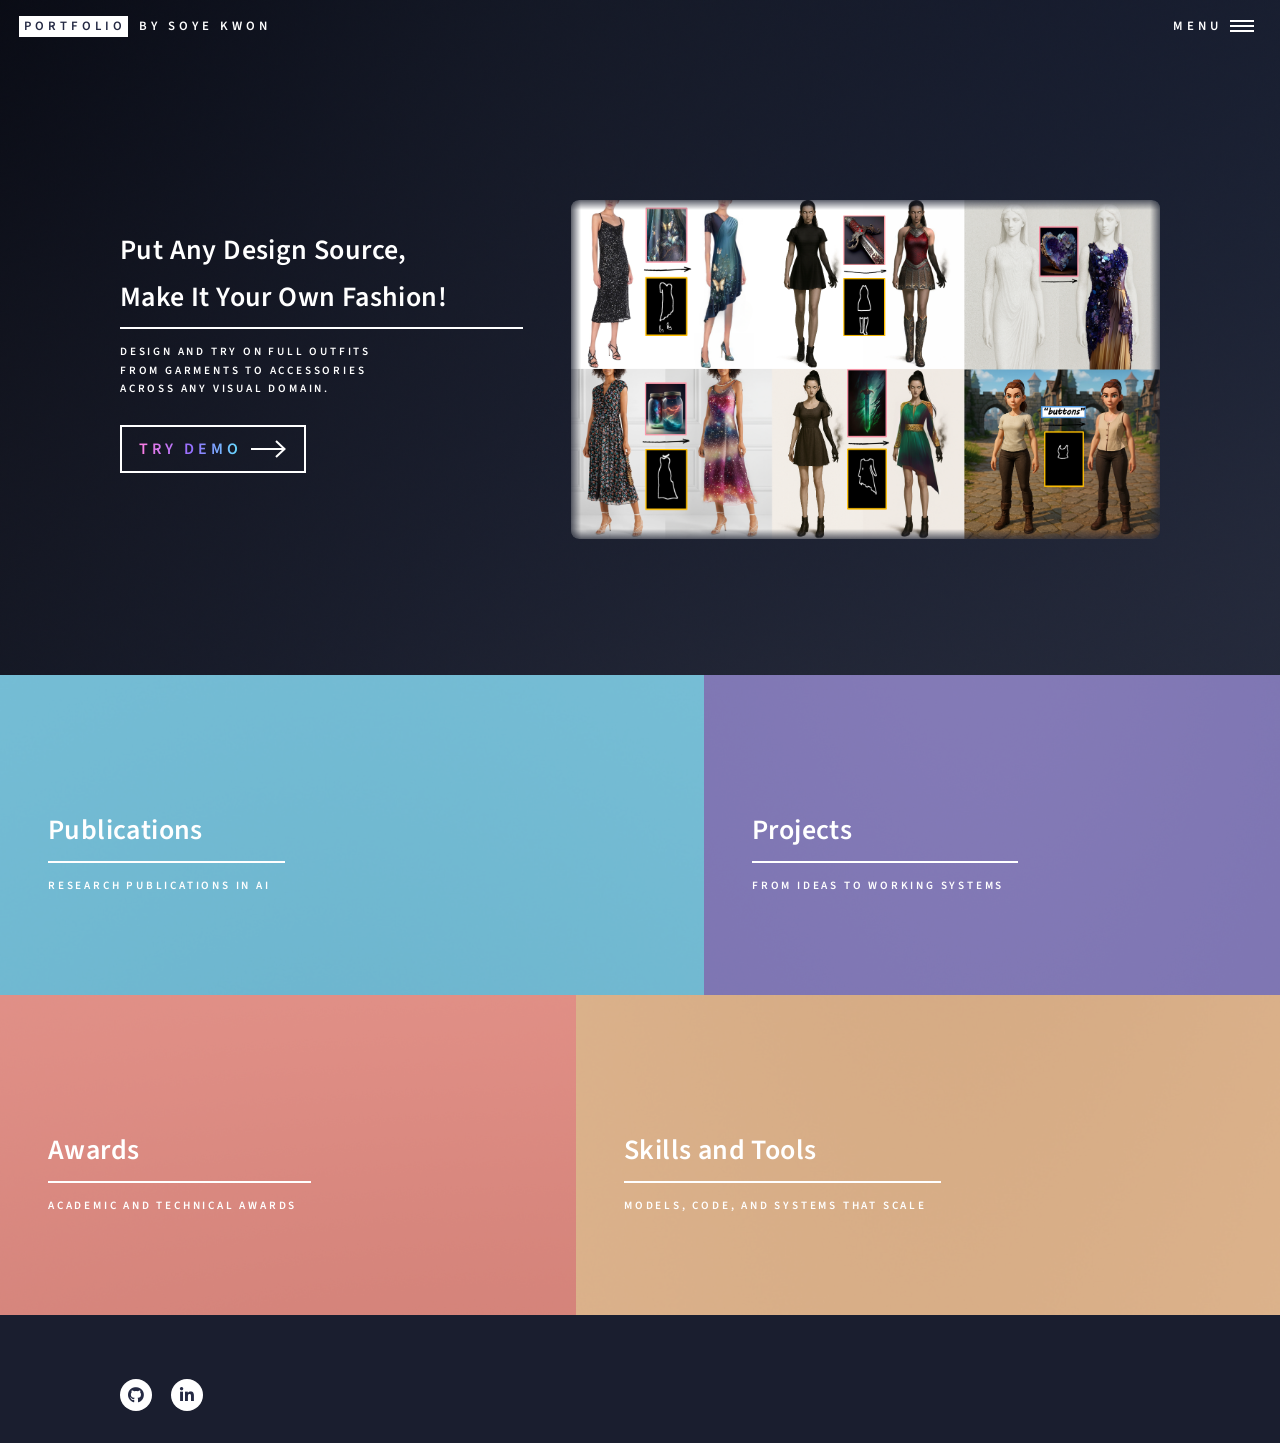
==== commit c987466a: "Update color" ====
--- a/index.html
+++ b/index.html
@@ -50,7 +50,9 @@
 								across any visual domain.
 							  </p>
 							  <ul class="actions">
-								<li style="padding: 0;"><a href="https://huggingface.co/spaces/levihsu/OOTDiffusion" class="button next scrolly"><p style="font-size:1rem; line-height:3;">Try Demo</p></a></li>
+								<li style="padding: 0;"><a href="https://huggingface.co/spaces/levihsu/OOTDiffusion" class="button next scrolly"><p style="font-size:1rem; line-height:3; background: linear-gradient(90deg,#ff7ee3,#956eff,#64e0ff);
+									-webkit-background-clip: text; background-clip: text;
+									-webkit-text-fill-color: transparent; color: transparent;">Try Demo</p></a></li>
 							  </ul>
 							</div>
 						  </div>
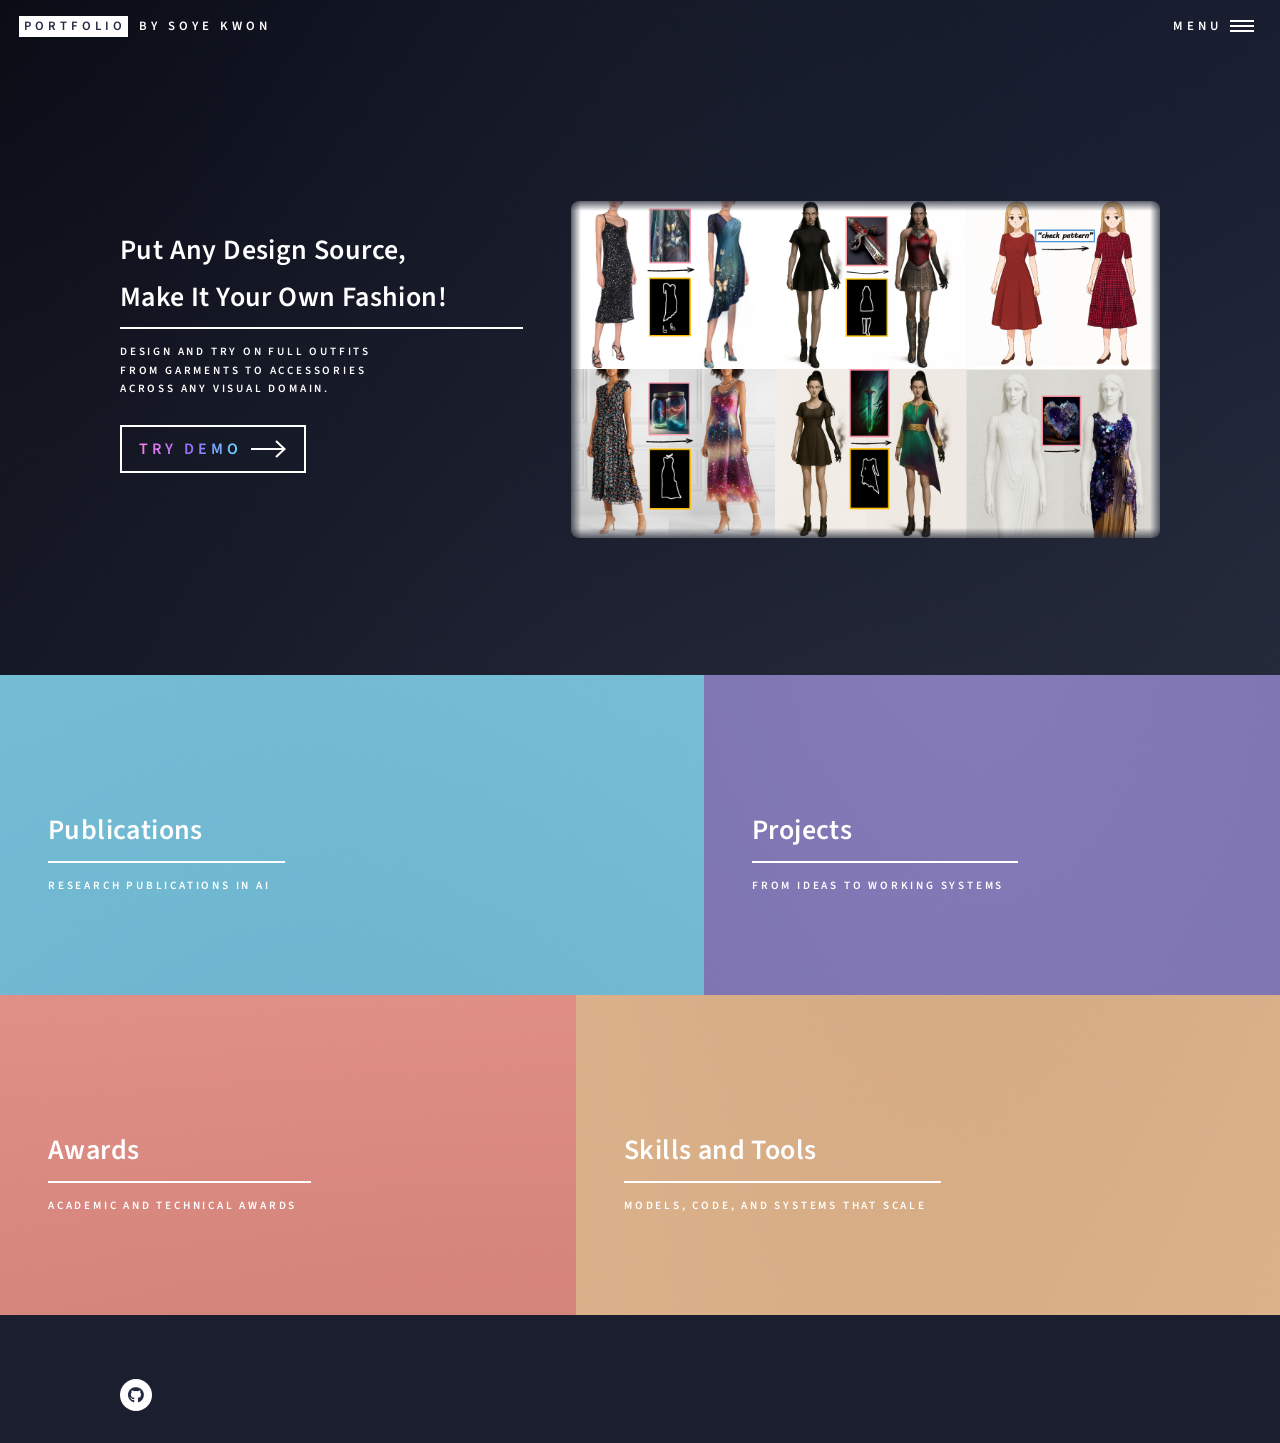
==== commit 575041c2: "Update teaser" ====
--- a/index.html
+++ b/index.html
@@ -116,8 +116,8 @@
 								<!-- <li><a href="#" class="icon brands alt fa-twitter"><span class="label">Twitter</span></a></li>
 								<li><a href="#" class="icon brands alt fa-facebook-f"><span class="label">Facebook</span></a></li> -->
 								<!-- <li><a href="#" class="icon brands alt fa-instagram"><span class="label">Instagram</span></a></li> -->
-								<li><a href="#" class="icon brands alt fa-github"><span class="label">GitHub</span></a></li>
-								<li><a href="#" class="icon brands alt fa-linkedin-in"><span class="label">LinkedIn</span></a></li>
+								<li><a href="https://github.com/soyekwon" class="icon brands alt fa-github"><span class="label">GitHub</span></a></li>
+								<!-- <li><a href="#" class="icon brands alt fa-linkedin-in"><span class="label">LinkedIn</span></a></li> -->
 							</ul>
 							<!-- <ul class="copyright">
 								<li>&copy; Untitled</li><li>Design: <a href="https://html5up.net">HTML5 UP</a></li>
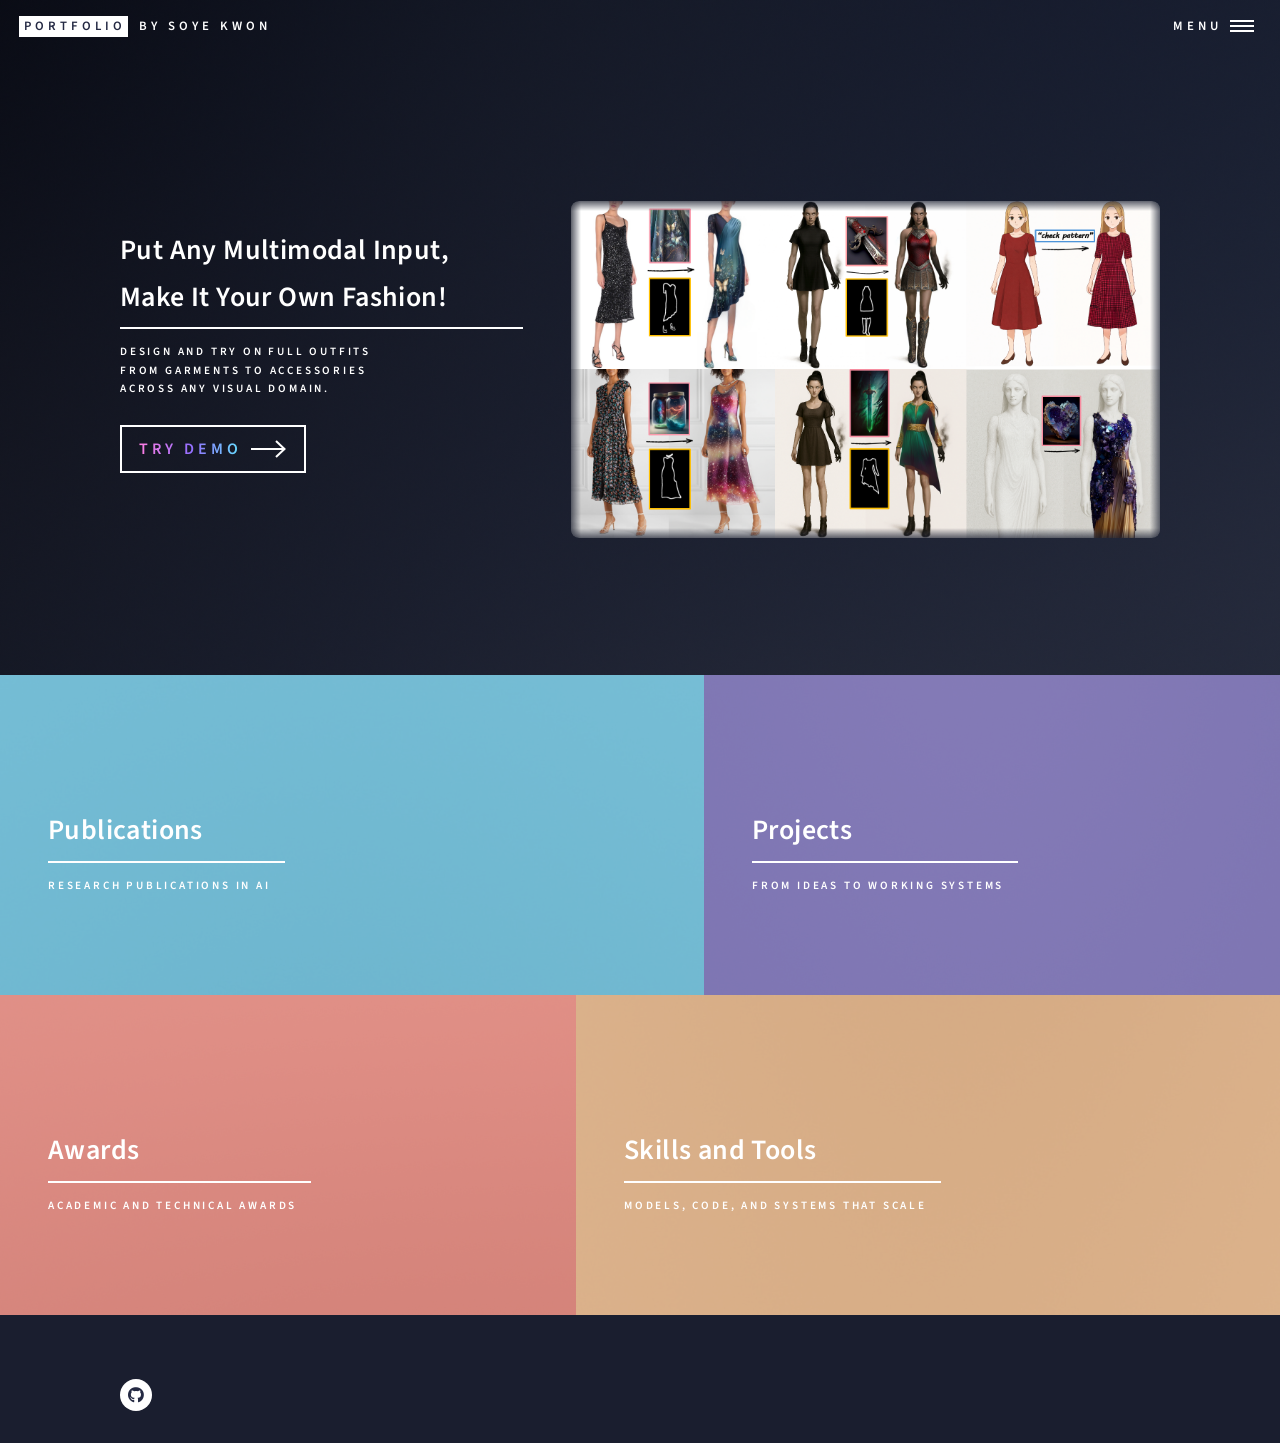
==== commit 2814245e: "Update index.html" ====
--- a/index.html
+++ b/index.html
@@ -40,7 +40,7 @@
 					  
 						  <div class="banner-left">
 							<header class="major">
-							  <h2>Put Any Design Source,<br>Make It Your Own Fashion!</h2>
+							  <h2>Put Any Multimodal Input,<br>Make It Your Own Fashion!</h2>
 							</header>
 					  
 							<div class="content">
@@ -50,7 +50,7 @@
 								across any visual domain.
 							  </p>
 							  <ul class="actions">
-								<li style="padding: 0;"><a href="https://huggingface.co/spaces/levihsu/OOTDiffusion" class="button next scrolly"><p style="font-size:1rem; line-height:3; background: linear-gradient(90deg,#ff7ee3,#956eff,#64e0ff);
+								<li style="padding: 0;"><a href="https://huggingface.co/spaces/soye/VISTA" class="button next scrolly"><p style="font-size:1rem; line-height:3; background: linear-gradient(90deg,#ff7ee3,#956eff,#64e0ff);
 									-webkit-background-clip: text; background-clip: text;
 									-webkit-text-fill-color: transparent; color: transparent;">Try Demo</p></a></li>
 							  </ul>
@@ -136,4 +136,4 @@
 			<script src="assets/js/main.js"></script>
 
 	</body>
-</html>+</html>
--- a/assets/css/main.css
+++ b/assets/css/main.css
@@ -4140,7 +4140,15 @@
 	  width: 100% !important;
 	}
   }
-  
+
+  @media (max-width: 768px) {
+	#banner .banner-left {
+		flex: 1 1 auto;     /* 520px basis 제거 */
+		min-width: 0;       /* (필요시) 줄어들 수 있게 */
+		height: auto;       /* 내용 기준 */
+	}
+	}
+	
 
   
   }
